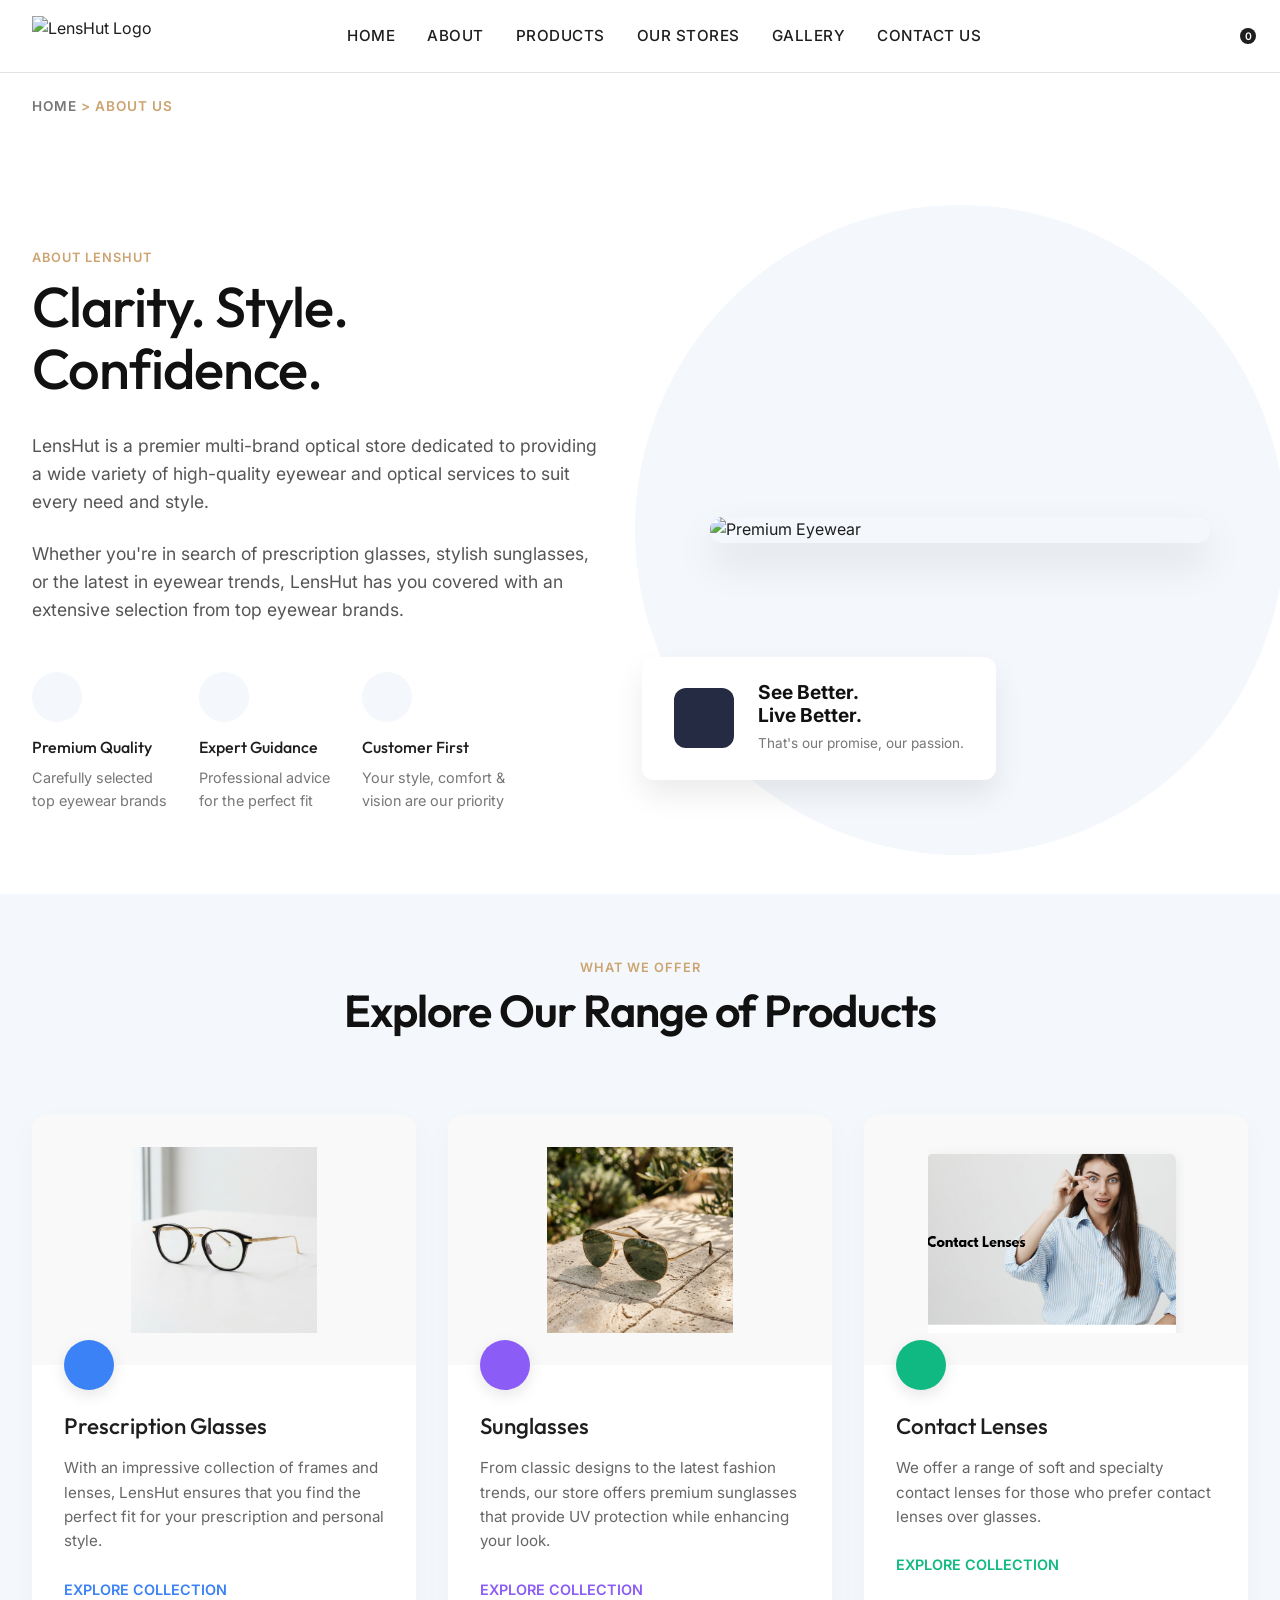
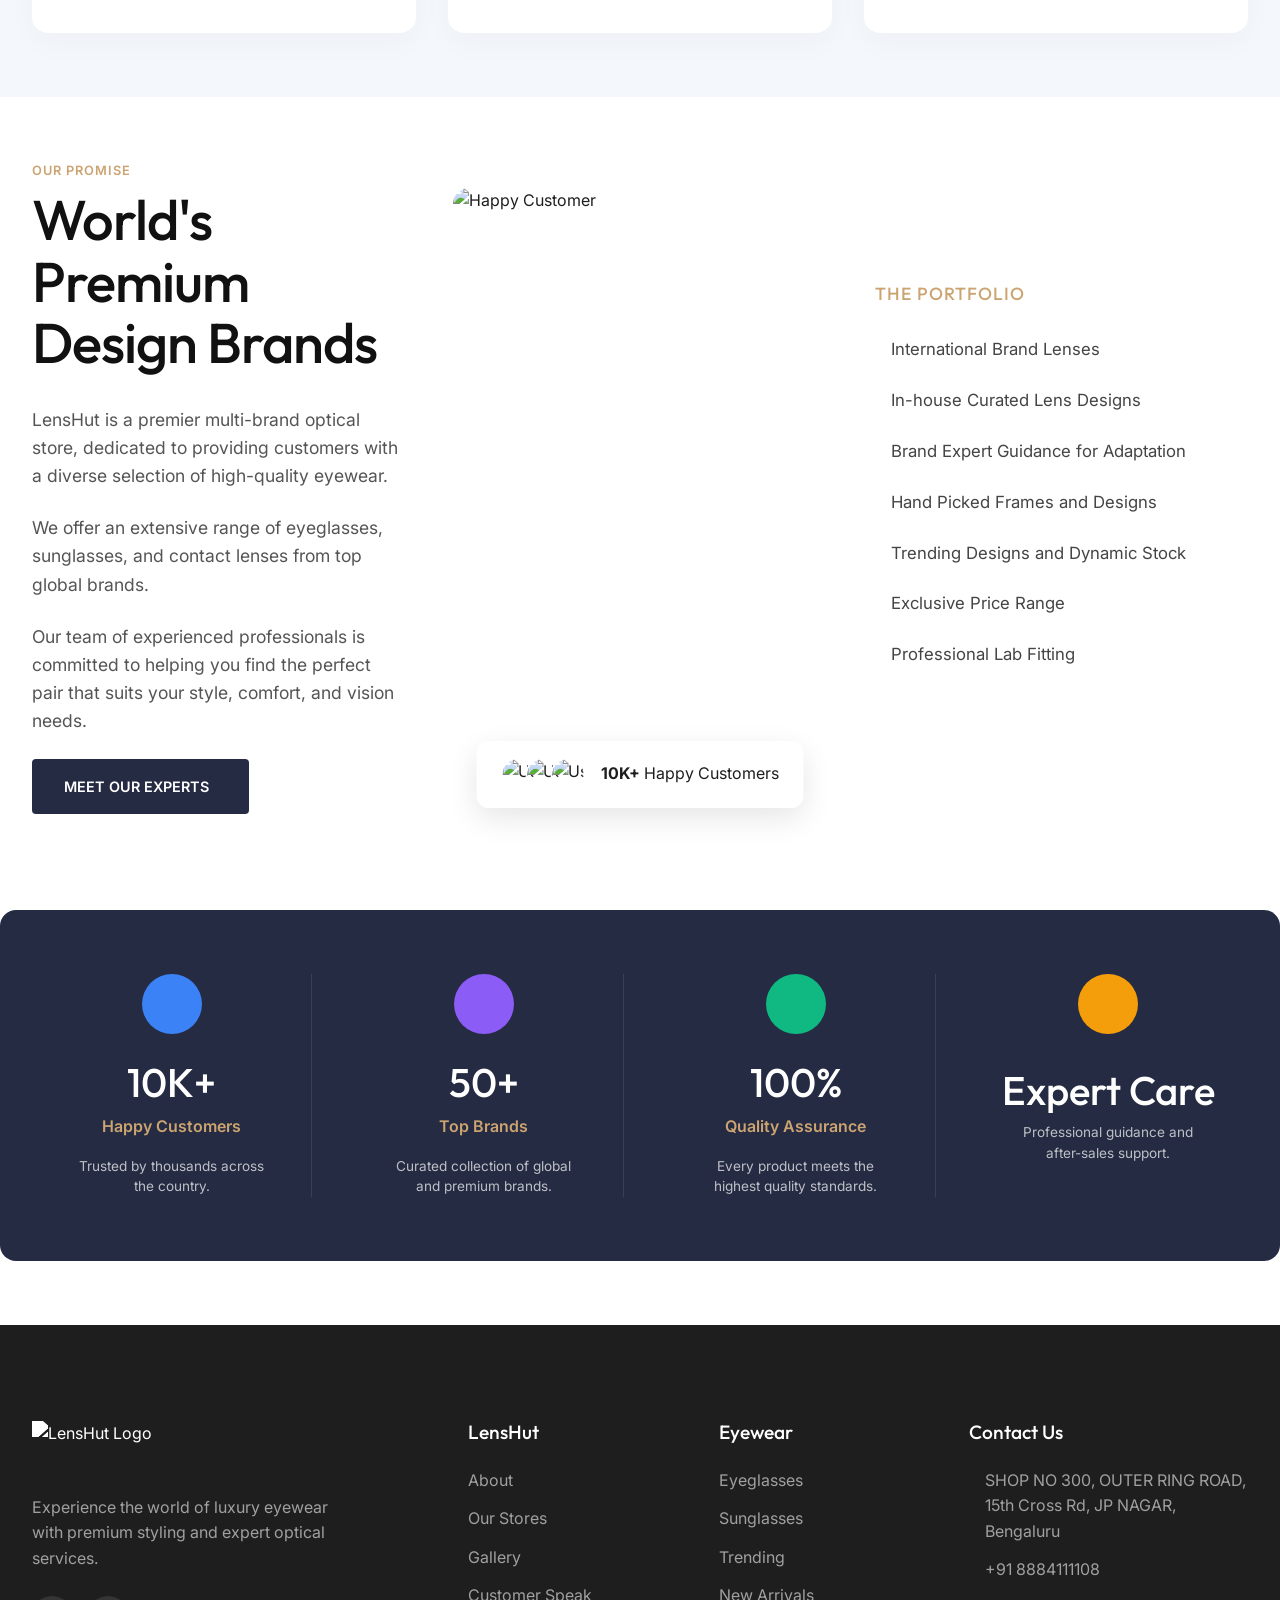
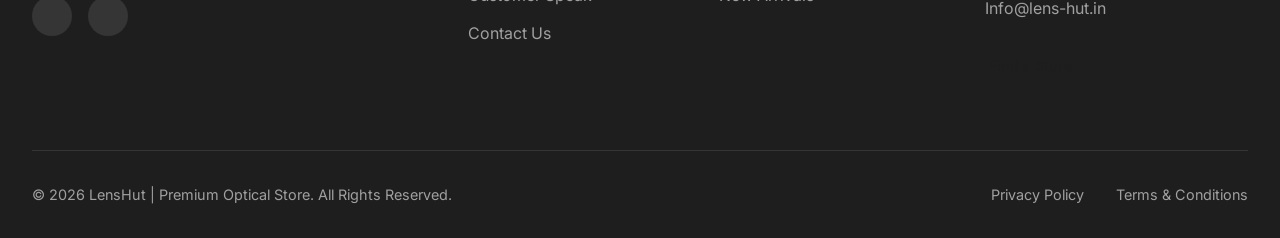
==== about.html @ 6eded797 "Initial commit of LensHut website" ====
<!DOCTYPE html>
<html lang="en">
<head>
    <meta charset="UTF-8">
    <meta name="viewport" content="width=device-width, initial-scale=1.0">
    <meta name="description" content="LensHut is a premier multi-brand optical store providing a wide variety of high-quality eyewear and optical services.">
    <title>LensHut | Gallery</title>
    
    <!-- Google Fonts -->
    <link rel="preconnect" href="https://fonts.googleapis.com">
    <link rel="preconnect" href="https://fonts.gstatic.com" crossorigin>
    <link href="https://fonts.googleapis.com/css2?family=Outfit:wght@300;400;500;600;700&family=Inter:wght@300;400;500;600&display=swap" rel="stylesheet">
    
    <!-- Phosphor Icons -->
    <script src="https://unpkg.com/@phosphor-icons/web"></script>
    
    <!-- Custom CSS -->
    <link rel="stylesheet" href="style.css">
</head>
<body>

    <!-- Header / Navigation -->
    <header class="header" id="header">
        <div class="header-container">
            <!-- Mobile Menu Toggle -->
            <button class="mobile-menu-toggle" aria-label="Open menu">
                <i class="ph ph-list"></i>
            </button>

            <!-- Logo -->
            <a href="index.html" class="logo">
                <img src="https://lens-hut.in/wp-content/uploads/2025/03/Lens-Hut.png" alt="LensHut Logo">
            </a>

            <!-- Center Navigation -->
            <nav class="desktop-nav">
                <ul class="nav-list">
                    <li><a href="index.html">Home</a></li>
                    <li><a href="about.html">About</a></li>
                    <li><a href="products.html">Products</a></li>
                    <li><a href="index.html#stores">Our Stores</a></li>
                    <li><a href="gallery.html">Gallery</a></li>
                    <li><a href="#contact">Contact Us</a></li>
                </ul>
            </nav>

            <!-- Right Icons -->
            <div class="header-actions">
                <button class="action-btn" aria-label="Search">
                    <i class="ph ph-magnifying-glass"></i>
                </button>
                <button class="action-btn" aria-label="Account">
                    <i class="ph ph-user"></i>
                </button>
                <button class="action-btn" aria-label="Wishlist">
                    <i class="ph ph-heart"></i>
                </button>
                <button class="action-btn cart-btn" aria-label="Cart">
                    <i class="ph ph-shopping-bag"></i>
                    <span class="cart-count">0</span>
                </button>
            </div>
        </div>
        
        <!-- Mobile Nav Overlay -->
        <div class="mobile-nav-overlay">
            <div class="mobile-nav-content">
                <button class="close-menu" aria-label="Close menu">
                    <i class="ph ph-x"></i>
                </button>
                <ul class="mobile-nav-list">
                    <li><a href="index.html">Home</a></li>
                    <li><a href="about.html">About</a></li>
                    <li><a href="products.html">Products</a></li>
                    <li><a href="index.html#stores">Our Stores</a></li>
                    <li><a href="gallery.html">Gallery</a></li>
                    <li><a href="index.html#testimonials">Customer Speak</a></li>
                    <li><a href="#contact">Contact Us</a></li>
                </ul>
            </div>
        </div>
    </header>

    <!-- Cart Drawer -->
    <div class="cart-drawer-overlay"></div>
    <div class="cart-drawer">
        <div class="cart-header">
            <h3>Your Cart</h3>
            <button class="close-cart"><i class="ph ph-x"></i></button>
        </div>
        <div class="cart-body">
            <p class="empty-cart-msg">Your cart is currently empty.</p>
        </div>
        <div class="cart-footer">
            <button class="btn btn-primary w-100">Checkout</button>
        </div>
    </div>

    <!-- About Page Content -->
    <main class="about-page" style="margin-top: 80px;">
        <!-- Breadcrumb -->
        <div class="container breadcrumb-container">
            <a href="index.html">HOME</a> &gt; <span>ABOUT US</span>
        </div>

        <!-- Hero Section -->
        <section class="about-hero section-padding">
            <div class="container">
                <div class="about-hero-grid">
                    <div class="about-hero-content">
                        <span class="testi-subtitle">ABOUT LENSHUT</span>
                        <h1 class="about-hero-title">Clarity. Style.<br>Confidence<span class="text-primary">.</span></h1>
                        
                        <p class="about-desc">LensHut is a premier multi-brand optical store dedicated to providing a wide variety of high-quality eyewear and optical services to suit every need and style.</p>
                        
                        <p class="about-desc">Whether you're in search of prescription glasses, stylish sunglasses, or the latest in eyewear trends, LensHut has you covered with an extensive selection from top eyewear brands.</p>
                        
                        <div class="about-features">
                            <div class="about-feature">
                                <div class="feature-icon-wrapper"><i class="ph ph-seal-check"></i></div>
                                <h4>Premium Quality</h4>
                                <p>Carefully selected<br>top eyewear brands</p>
                            </div>
                            <div class="about-feature">
                                <div class="feature-icon-wrapper"><i class="ph ph-user"></i></div>
                                <h4>Expert Guidance</h4>
                                <p>Professional advice<br>for the perfect fit</p>
                            </div>
                            <div class="about-feature">
                                <div class="feature-icon-wrapper"><i class="ph ph-heart"></i></div>
                                <h4>Customer First</h4>
                                <p>Your style, comfort &<br>vision are our priority</p>
                            </div>
                        </div>
                    </div>
                    
                    <div class="about-hero-image-wrapper">
                        <div class="hero-circle-bg"></div>
                        <img src="https://lens-hut.in/wp-content/uploads/2025/03/Glasses-1-1.jpg" alt="Premium Eyewear" class="hero-glasses-img">
                        <div class="floating-badge">
                            <div class="badge-icon"><i class="ph ph-eyeglasses"></i></div>
                            <div class="badge-text">
                                <strong>See Better.<br>Live Better.</strong>
                                <span>That's our promise, our passion.</span>
                            </div>
                        </div>
                    </div>
                </div>
            </div>
        </section>

        <!-- Explore Our Range -->
        <section class="about-range section-padding" style="background-color: #f4f7fb;">
            <div class="container">
                <div class="section-header text-center mb-5">
                    <span class="testi-subtitle">WHAT WE OFFER</span>
                    <h2 class="about-hero-title">Explore Our Range of <span class="text-primary">Products</span></h2>
                </div>
                
                <div class="range-grid">
                    <!-- Card 1 -->
                    <div class="range-card">
                        <div class="range-img-wrapper">
                            <img src="collection_eyeglasses_1786531144530.png" alt="Prescription Glasses">
                            <div class="range-icon"><i class="ph ph-eyeglasses"></i></div>
                        </div>
                        <div class="range-content">
                            <h3>Prescription Glasses</h3>
                            <p>With an impressive collection of frames and lenses, LensHut ensures that you find the perfect fit for your prescription and personal style.</p>
                            <a href="products.html" class="explore-link">EXPLORE COLLECTION <i class="ph ph-arrow-right"></i></a>
                        </div>
                    </div>
                    <!-- Card 2 -->
                    <div class="range-card">
                        <div class="range-img-wrapper">
                            <img src="collection_sunglasses_1786531155468.png" alt="Sunglasses">
                            <div class="range-icon" style="background-color: #8b5cf6;"><i class="ph ph-sun"></i></div>
                        </div>
                        <div class="range-content">
                            <h3>Sunglasses</h3>
                            <p>From classic designs to the latest fashion trends, our store offers premium sunglasses that provide UV protection while enhancing your look.</p>
                            <a href="products.html" class="explore-link" style="color: #8b5cf6;">EXPLORE COLLECTION <i class="ph ph-arrow-right"></i></a>
                        </div>
                    </div>
                    <!-- Card 3 -->
                    <div class="range-card">
                        <div class="range-img-wrapper">
                            <img src="contact_lenses.png" alt="Contact Lenses">
                            <div class="range-icon" style="background-color: #10b981;"><i class="ph ph-drop"></i></div>
                        </div>
                        <div class="range-content">
                            <h3>Contact Lenses</h3>
                            <p>We offer a range of soft and specialty contact lenses for those who prefer contact lenses over glasses.</p>
                            <a href="products.html" class="explore-link" style="color: #10b981;">EXPLORE COLLECTION <i class="ph ph-arrow-right"></i></a>
                        </div>
                    </div>
                </div>
            </div>
        </section>

        <!-- Premium Design Brands -->
        <section class="premium-brands section-padding">
            <div class="container">
                <div class="premium-grid">
                    <div class="premium-content">
                        <span class="testi-subtitle">OUR PROMISE</span>
                        <h2 class="about-hero-title mb-4">World's Premium<br>Design Brands</h2>
                        <div class="testi-divider mb-4"></div>
                        <p class="about-desc">LensHut is a premier multi-brand optical store, dedicated to providing customers with a diverse selection of high-quality eyewear.</p>
                        <p class="about-desc">We offer an extensive range of eyeglasses, sunglasses, and contact lenses from top global brands.</p>
                        <p class="about-desc mb-4">Our team of experienced professionals is committed to helping you find the perfect pair that suits your style, comfort, and vision needs.</p>
                        <a href="index.html#contact" class="btn btn-dark">MEET OUR EXPERTS <i class="ph ph-arrow-right"></i></a>
                    </div>
                    
                    <div class="premium-image-wrapper">
                        <img src="https://lens-hut.in/wp-content/uploads/2025/03/1-6.png" alt="Happy Customer" class="premium-img">
                        <div class="floating-widget">
                            <div class="avatars-group">
                                <img src="https://ui-avatars.com/api/?name=J&background=random&color=fff" alt="User">
                                <img src="https://ui-avatars.com/api/?name=A&background=random&color=fff" alt="User">
                                <img src="https://ui-avatars.com/api/?name=M&background=random&color=fff" alt="User">
                            </div>
                            <div class="widget-text">
                                <strong>10K+</strong>
                                <span>Happy Customers</span>
                            </div>
                        </div>
                    </div>
                    
                    <div class="portfolio-list-wrapper">
                        <h4 class="portfolio-title">THE PORTFOLIO</h4>
                        <ul class="portfolio-list">
                            <li><i class="ph ph-globe"></i> International Brand Lenses</li>
                            <li><i class="ph ph-eye"></i> In-house Curated Lens Designs</li>
                            <li><i class="ph ph-headset"></i> Brand Expert Guidance for Adaptation</li>
                            <li><i class="ph ph-eyeglasses"></i> Hand Picked Frames and Designs</li>
                            <li><i class="ph ph-star"></i> Trending Designs and Dynamic Stock</li>
                            <li><i class="ph ph-tag"></i> Exclusive Price Range</li>
                            <li><i class="ph ph-flask"></i> Professional Lab Fitting</li>
                        </ul>
                    </div>
                </div>
            </div>
        </section>

        <!-- Stats Banner -->
        <section class="stats-banner">
            <div class="container">
                <div class="stats-grid">
                    <div class="stat-item">
                        <div class="stat-icon" style="background-color: #3b82f6;"><i class="ph ph-users"></i></div>
                        <h3>10K+</h3>
                        <p class="stat-label">Happy Customers</p>
                        <p class="stat-desc">Trusted by thousands across the country.</p>
                    </div>
                    <div class="stat-item">
                        <div class="stat-icon" style="background-color: #8b5cf6;"><i class="ph ph-eyeglasses"></i></div>
                        <h3>50+</h3>
                        <p class="stat-label">Top Brands</p>
                        <p class="stat-desc">Curated collection of global and premium brands.</p>
                    </div>
                    <div class="stat-item">
                        <div class="stat-icon" style="background-color: #10b981;"><i class="ph ph-shield-check"></i></div>
                        <h3>100%</h3>
                        <p class="stat-label">Quality Assurance</p>
                        <p class="stat-desc">Every product meets the highest quality standards.</p>
                    </div>
                    <div class="stat-item">
                        <div class="stat-icon" style="background-color: #f59e0b;"><i class="ph ph-medal"></i></div>
                        <h3 class="stat-title-small">Expert Care</h3>
                        <p class="stat-desc mt-2">Professional guidance and after-sales support.</p>
                    </div>
                </div>
            </div>
        </section>
    </main>

    <!-- Footer -->
    <footer class="footer" id="contact">
        <div class="container">
            <div class="footer-top">
                <div class="footer-col brand-col">
                    <img src="https://lens-hut.in/wp-content/uploads/2025/03/Lens-Hut.png" alt="LensHut Logo" class="footer-logo">
                    <p>Experience the world of luxury eyewear with premium styling and expert optical services.</p>
                    <div class="social-links">
                        <a href="#" aria-label="Facebook"><i class="ph ph-facebook-logo"></i></a>
                        <a href="#" aria-label="Instagram"><i class="ph ph-instagram-logo"></i></a>
                    </div>
                </div>
                
                <div class="footer-col">
                    <h4>LensHut</h4>
                    <ul>
                        <li><a href="about.html">About</a></li>
                        <li><a href="index.html#stores">Our Stores</a></li>
                        <li><a href="gallery.html">Gallery</a></li>
                        <li><a href="index.html#testimonials">Customer Speak</a></li>
                        <li><a href="#contact">Contact Us</a></li>
                    </ul>
                </div>
                
                <div class="footer-col">
                    <h4>Eyewear</h4>
                    <ul>
                        <li><a href="products.html">Eyeglasses</a></li>
                        <li><a href="products.html">Sunglasses</a></li>
                        <li><a href="products.html">Trending</a></li>
                        <li><a href="products.html">New Arrivals</a></li>
                    </ul>
                </div>
                
                <div class="footer-col contact-col">
                    <h4>Contact Us</h4>
                    <ul class="contact-info">
                        <li><i class="ph ph-map-pin"></i> <span>SHOP NO 300, OUTER RING ROAD, 15th Cross Rd, JP NAGAR, Bengaluru</span></li>
                        <li><i class="ph ph-phone"></i> <a href="tel:+918884111108">+91 8884111108</a></li>
                        <li><i class="ph ph-envelope"></i> <a href="mailto:Info@lens-hut.in">Info@lens-hut.in</a></li>
                    </ul>
                    <a href="index.html#stores" class="btn btn-outline btn-sm mt-3">Find a Store</a>
                </div>
            </div>
            
            <div class="footer-bottom">
                <p>&copy; 2026 LensHut | Premium Optical Store. All Rights Reserved.</p>
                <div class="footer-legal">
                    <a href="#">Privacy Policy</a>
                    <a href="#">Terms & Conditions</a>
                </div>
            </div>
        </div>
    </footer>

    <!-- Scripts -->
    <script src="data.js"></script>
    <script src="script.js"></script>
</body>
</html>
---- style.css ----
/* ==========================================================================
   CSS Variables & Global Styles
   ========================================================================== */
:root {
    /* Colors */
    --clr-primary: #1e1e1e;
    --clr-secondary: #5a5a5a;
    --clr-accent: #d8c3a5;
    --clr-light: #f9f9f9;
    --clr-white: #ffffff;
    --clr-border: #e2e2e2;
    --clr-error: #e74c3c;
    --clr-overlay: rgba(0, 0, 0, 0.4);

    /* Typography */
    --font-heading: 'Outfit', sans-serif;
    --font-body: 'Inter', sans-serif;
    
    /* Transitions */
    --transition-fast: 0.2s ease;
    --transition-medium: 0.4s cubic-bezier(0.25, 0.46, 0.45, 0.94);
    --transition-slow: 0.6s cubic-bezier(0.25, 0.46, 0.45, 0.94);
    
    /* Shadows */
    --shadow-sm: 0 2px 8px rgba(0, 0, 0, 0.05);
    --shadow-md: 0 4px 16px rgba(0, 0, 0, 0.08);
    --shadow-lg: 0 12px 32px rgba(0, 0, 0, 0.12);
    
    /* Spacing */
    --space-xs: 0.5rem;
    --space-sm: 1rem;
    --space-md: 2rem;
    --space-lg: 4rem;
    --space-xl: 6rem;
}

* {
    margin: 0;
    padding: 0;
    box-sizing: border-box;
}

html {
    scroll-behavior: smooth;
}

body {
    font-family: var(--font-body);
    color: var(--clr-primary);
    background-color: var(--clr-white);
    line-height: 1.6;
    overflow-x: hidden;
    -webkit-font-smoothing: antialiased;
}

h1, h2, h3, h4, h5, h6 {
    font-family: var(--font-heading);
    font-weight: 500;
    line-height: 1.2;
    margin-bottom: var(--space-sm);
}

a {
    text-decoration: none;
    color: inherit;
    transition: color var(--transition-fast);
}

ul {
    list-style: none;
}

img {
    max-width: 100%;
    display: block;
}

button {
    cursor: pointer;
    border: none;
    background: none;
    font-family: inherit;
}

.container {
    max-width: 1300px;
    margin: 0 auto;
    padding: 0 var(--space-md);
}

.section-padding {
    padding: var(--space-lg) 0;
}

.bg-light {
    background-color: var(--clr-light);
}

.bg-dark {
    background-color: var(--clr-primary);
}

.text-white {
    color: var(--clr-white);
}

.text-center {
    text-align: center;
}

.w-100 {
    width: 100%;
}

.mt-3 {
    margin-top: 1.5rem;
}

/* ==========================================================================
   Typography Utilities
   ========================================================================== */
.section-header {
    margin-bottom: var(--space-lg);
    display: flex;
    flex-direction: column;
    align-items: center;
}

.section-header h2 {
    font-size: 2.5rem;
    font-weight: 600;
    position: relative;
    padding-bottom: 0.5rem;
}

.section-header p {
    color: var(--clr-secondary);
    max-width: 600px;
}

/* ==========================================================================
   Buttons
   ========================================================================== */
.btn {
    display: inline-flex;
    align-items: center;
    justify-content: center;
    padding: 0.8rem 2rem;
    font-size: 1rem;
    font-weight: 500;
    border-radius: 4px;
    transition: all var(--transition-medium);
    text-align: center;
}

.btn-primary {
    background-color: var(--clr-primary);
    color: var(--clr-white);
    border: 1px solid var(--clr-primary);
}

.btn-primary:hover {
    background-color: var(--clr-white);
    color: var(--clr-primary);
}

.btn-primary-light {
    background-color: var(--clr-white);
    color: var(--clr-primary);
    border: 1px solid var(--clr-white);
}

.btn-primary-light:hover {
    background-color: transparent;
    color: var(--clr-white);
}

.btn-secondary {
    background-color: var(--clr-white);
    color: var(--clr-primary);
    border: 1px solid var(--clr-white);
}

.btn-secondary:hover {
    background-color: var(--clr-primary);
    color: var(--clr-white);
    border-color: var(--clr-primary);
}

.btn-outline {
    background-color: transparent;
    color: var(--clr-primary);
    border: 1px solid var(--clr-primary);
}

.btn-outline:hover {
    background-color: var(--clr-primary);
    color: var(--clr-white);
}

.btn-sm {
    padding: 0.5rem 1.2rem;
    font-size: 0.9rem;
}

.btn-link {
    display: inline-flex;
    align-items: center;
    gap: 0.5rem;
    font-weight: 600;
    text-transform: uppercase;
    font-size: 0.85rem;
    letter-spacing: 1px;
}

.btn-link i {
    transition: transform var(--transition-fast);
}

.btn-link:hover i {
    transform: translateX(4px);
}

/* ==========================================================================
   Header & Navigation
   ========================================================================== */
.header {
    position: fixed;
    top: 0;
    left: 0;
    width: 100%;
    z-index: 1000;
    background-color: var(--clr-white);
    border-bottom: 1px solid var(--clr-border);
    transition: all var(--transition-medium);
}

.header.scrolled {
    padding: 0.5rem 0;
    box-shadow: var(--shadow-sm);
}

.header-container {
    max-width: 1440px;
    margin: 0 auto;
    padding: 1rem var(--space-md);
    display: flex;
    align-items: center;
    justify-content: space-between;
}

.mobile-menu-toggle {
    display: none;
    font-size: 1.5rem;
    color: var(--clr-primary);
}

.logo img {
    height: 40px;
    width: auto;
}

.nav {
    display: flex;
}

.nav-list {
    display: flex;
    gap: 2rem;
}

.nav-list > li > a {
    font-size: 0.95rem;
    font-weight: 500;
    text-transform: uppercase;
    letter-spacing: 0.5px;
    padding: 0.5rem 0;
    position: relative;
}

.nav-list > li > a::after {
    content: '';
    position: absolute;
    bottom: 0;
    left: 0;
    width: 0;
    height: 2px;
    background-color: var(--clr-primary);
    transition: width var(--transition-fast);
}

.nav-list > li > a:hover::after {
    width: 100%;
}

.has-dropdown {
    position: relative;
}

.has-dropdown > a {
    display: flex;
    align-items: center;
    gap: 0.25rem;
}

.dropdown-menu {
    position: absolute;
    top: 100%;
    left: 50%;
    transform: translateX(-50%) translateY(10px);
    background-color: var(--clr-white);
    min-width: 200px;
    box-shadow: var(--shadow-md);
    border-radius: 4px;
    opacity: 0;
    visibility: hidden;
    transition: all var(--transition-fast);
    padding: 1rem 0;
    z-index: 10;
}

.has-dropdown:hover .dropdown-menu {
    opacity: 1;
    visibility: visible;
    transform: translateX(-50%) translateY(0);
}

.dropdown-menu a {
    display: block;
    padding: 0.5rem 1.5rem;
    font-size: 0.9rem;
    color: var(--clr-secondary);
}

.dropdown-menu a:hover {
    color: var(--clr-primary);
    background-color: var(--clr-light);
}

.header-actions {
    display: flex;
    gap: 1.5rem;
    align-items: center;
}

.action-btn {
    font-size: 1.25rem;
    color: var(--clr-primary);
    position: relative;
    transition: transform var(--transition-fast);
}

.action-btn:hover {
    transform: translateY(-2px);
}

.cart-count {
    position: absolute;
    top: -8px;
    right: -8px;
    background-color: var(--clr-primary);
    color: var(--clr-white);
    font-size: 0.65rem;
    font-weight: 600;
    height: 16px;
    min-width: 16px;
    border-radius: 50%;
    display: flex;
    align-items: center;
    justify-content: center;
    padding: 0 4px;
}

/* Mobile Nav */
.mobile-nav-overlay {
    position: fixed;
    top: 0;
    left: 0;
    width: 100%;
    height: 100vh;
    background-color: var(--clr-overlay);
    z-index: 2000;
    opacity: 0;
    visibility: hidden;
    transition: all var(--transition-fast);
}

.mobile-nav-overlay.active {
    opacity: 1;
    visibility: visible;
}

.mobile-nav-content {
    position: absolute;
    top: 0;
    left: -300px;
    width: 300px;
    height: 100%;
    background-color: var(--clr-white);
    padding: 2rem;
    transition: left var(--transition-medium);
    overflow-y: auto;
}

.mobile-nav-overlay.active .mobile-nav-content {
    left: 0;
}

.close-menu {
    position: absolute;
    top: 1.5rem;
    right: 1.5rem;
    font-size: 1.5rem;
}

.mobile-nav-list {
    margin-top: 3rem;
    display: flex;
    flex-direction: column;
    gap: 1.5rem;
}

.mobile-nav-list a {
    font-size: 1.25rem;
    font-weight: 500;
    font-family: var(--font-heading);
}

/* ==========================================================================
   Hero Section
   ========================================================================== */
.hero {
    height: 100vh;
    min-height: 600px;
    position: relative;
    margin-top: 73px; /* Offset for header */
}

.hero-slider, .hero-slide {
    width: 100%;
    height: 100%;
    position: relative;
}

.hero-video {
    position: absolute;
    top: 0;
    left: 0;
    width: 100%;
    height: 100%;
    object-fit: cover;
}

.hero-overlay {
    position: absolute;
    top: 0;
    left: 0;
    width: 100%;
    height: 100%;
    display: flex;
    align-items: center;
}

.hero-content {
    max-width: 480px;
    margin-left: 5%;
    opacity: 0;
    transform: translateY(30px);
    animation: fadeUp 1s forwards 0.5s;
    text-shadow: 0 2px 10px rgba(255,255,255,0.7);
}

@keyframes fadeUp {
    to {
        opacity: 1;
        transform: translateY(0);
    }
}

.hero-subtitle {
    display: inline-block;
    font-size: 0.9rem;
    text-transform: uppercase;
    letter-spacing: 2px;
    margin-bottom: 1rem;
    font-weight: 600;
    color: var(--clr-secondary);
}

.hero-title {
    font-size: 3.2rem;
    font-weight: 600;
    margin-bottom: 2rem;
    color: var(--clr-primary);
}

.hero-actions {
    display: flex;
    gap: 1rem;
}

/* ==========================================================================
   Quick Categories
   ========================================================================== */
.quick-categories {
    padding: var(--space-md) 0;
}

.categories-grid {
    display: grid;
    grid-template-columns: repeat(4, 1fr);
    gap: 1.5rem;
}

.category-card {
    position: relative;
    height: 350px;
    border-radius: 8px;
    overflow: hidden;
    display: block;
    box-shadow: var(--shadow-sm);
}

.category-img {
    position: absolute;
    top: 0;
    left: 0;
    width: 100%;
    height: 100%;
    background-size: cover;
    background-position: center;
    transition: transform var(--transition-slow);
}

.category-card:hover .category-img {
    transform: scale(1.05);
}

.category-info {
    position: absolute;
    bottom: 0;
    left: 0;
    width: 100%;
    padding: 2rem;
    background: linear-gradient(to top, rgba(0,0,0,0.7) 0%, rgba(0,0,0,0) 100%);
    color: var(--clr-white);
    display: flex;
    flex-direction: column;
    justify-content: flex-end;
}

.category-info h3 {
    font-size: 1.5rem;
    margin-bottom: 0.5rem;
}

.category-card .btn-text {
    font-size: 0.9rem;
    font-weight: 500;
    text-transform: uppercase;
    letter-spacing: 1px;
    display: flex;
    align-items: center;
    gap: 0.5rem;
    opacity: 0.8;
    transition: all var(--transition-fast);
}

.category-card:hover .btn-text {
    opacity: 1;
    gap: 0.8rem;
}

/* ==========================================================================
   Hottest Collections & Product Cards
   ========================================================================== */
.section-header .view-all {
    font-weight: 600;
    text-transform: uppercase;
    font-size: 0.85rem;
    letter-spacing: 1px;
    display: flex;
    align-items: center;
    gap: 0.5rem;
    margin-top: 1rem;
}

.section-header .view-all:hover {
    gap: 0.8rem;
}

.product-carousel-wrapper {
    position: relative;
    padding: 0 3rem;
}

.product-carousel {
    display: flex;
    gap: 1.5rem;
    overflow-x: auto;
    scroll-behavior: smooth;
    padding-bottom: 1rem;
    -ms-overflow-style: none; /* IE and Edge */
    scrollbar-width: none; /* Firefox */
}

.product-carousel::-webkit-scrollbar {
    display: none;
}

.carousel-btn {
    position: absolute;
    top: 40%;
    transform: translateY(-50%);
    width: 40px;
    height: 40px;
    border-radius: 50%;
    background-color: var(--clr-white);
    box-shadow: var(--shadow-md);
    display: flex;
    align-items: center;
    justify-content: center;
    font-size: 1.2rem;
    color: var(--clr-primary);
    z-index: 10;
    transition: all var(--transition-fast);
}

.carousel-btn:hover {
    background-color: var(--clr-primary);
    color: var(--clr-white);
}

.prev-btn { left: 0; }
.next-btn { right: 0; }

.product-card {
    flex: 0 0 calc(25% - 1.5rem);
    min-width: 250px;
    display: flex;
    flex-direction: column;
    background-color: var(--clr-white);
    border-radius: 12px;
    box-shadow: 0 4px 12px rgba(0,0,0,0.02);
    overflow: hidden;
    position: relative;
    border: 1px solid #eaeaea;
    transition: transform var(--transition-medium), box-shadow var(--transition-medium);
}

.product-card:hover {
    transform: translateY(-4px);
    box-shadow: 0 10px 24px rgba(0,0,0,0.06);
}

.card-badge {
    position: absolute;
    top: 0;
    left: 0;
    padding: 0.3rem 1rem;
    font-size: 0.75rem;
    font-weight: 600;
    color: white;
    z-index: 5;
    border-bottom-right-radius: 12px;
}

.badge-best-seller {
    background: #3b5f6b;
}

.badge-limited-edition {
    background: linear-gradient(135deg, #a51818, #d53d3d);
}

.badge-new-arrival {
    background: #e5d7ba;
    color: #333;
}

.product-img-wrap {
    position: relative;
    width: 100%;
    padding-top: 90%;
    background-color: var(--clr-white);
    display: flex;
    align-items: center;
    justify-content: center;
}

.product-img-wrap img {
    position: absolute;
    top: 50%;
    left: 50%;
    transform: translate(-50%, -50%);
    width: 80%;
    height: 80%;
    object-fit: contain;
    transition: transform var(--transition-medium);
}

.product-card:hover .product-img-wrap img {
    transform: translate(-50%, -50%) scale(1.05);
}

.product-info {
    padding: 1rem 1.25rem 1.25rem;
    text-align: left;
    display: flex;
    flex-direction: column;
    flex-grow: 1;
}

.product-brand {
    font-size: 0.75rem;
    font-weight: 700;
    text-transform: uppercase;
    color: #111;
    margin-bottom: 0.4rem;
    letter-spacing: 0.5px;
}

.product-title {
    font-size: 0.9rem;
    font-weight: 400;
    color: #444;
    line-height: 1.4;
    margin-bottom: 0.5rem;
    flex-grow: 1;
}

.product-size {
    font-size: 0.8rem;
    color: #777;
    margin-bottom: 1rem;
}

.product-footer {
    display: flex;
    justify-content: space-between;
    align-items: flex-end;
    margin-top: auto;
}

.product-price-section {
    display: flex;
    flex-direction: column;
}

.product-price {
    font-weight: 700;
    font-size: 1.15rem;
    color: #111;
    margin-bottom: 0.1rem;
}

.product-tax {
    font-size: 0.7rem;
    color: #999;
}

.product-actions {
    display: flex;
    gap: 0.5rem;
}

.action-circle {
    width: 32px;
    height: 32px;
    border-radius: 50%;
    border: 1px solid #eaeaea;
    background-color: transparent;
    color: #555;
    display: flex;
    align-items: center;
    justify-content: center;
    font-size: 1rem;
    transition: all var(--transition-fast);
}

.action-circle:hover {
    border-color: var(--clr-primary);
    color: var(--clr-primary);
}

/* ==========================================================================
   Shop / Product Discovery
   ========================================================================== */
.shop-layout {
    display: grid;
    grid-template-columns: 250px 1fr;
    gap: 3rem;
    align-items: start;
}

.filter-header {
    display: flex;
    justify-content: space-between;
    align-items: center;
    margin-bottom: 1.5rem;
    padding-bottom: 1rem;
    border-bottom: 1px solid var(--clr-border);
}

.filter-header h3 {
    margin: 0;
    font-size: 1.2rem;
}

.clear-filters {
    font-size: 0.85rem;
    color: var(--clr-secondary);
    text-decoration: underline;
}

.filter-group {
    margin-bottom: 2rem;
}

.filter-group h4 {
    font-size: 1rem;
    margin-bottom: 1rem;
}

.custom-checkbox {
    display: block;
    position: relative;
    padding-left: 30px;
    margin-bottom: 10px;
    cursor: pointer;
    font-size: 0.95rem;
    user-select: none;
    color: var(--clr-secondary);
}

.custom-checkbox input {
    position: absolute;
    opacity: 0;
    cursor: pointer;
    height: 0;
    width: 0;
}

.checkmark {
    position: absolute;
    top: 2px;
    left: 0;
    height: 20px;
    width: 20px;
    background-color: var(--clr-white);
    border: 1px solid var(--clr-border);
    border-radius: 4px;
}

.custom-checkbox:hover input ~ .checkmark {
    border-color: var(--clr-primary);
}

.custom-checkbox input:checked ~ .checkmark {
    background-color: var(--clr-primary);
    border-color: var(--clr-primary);
}

.checkmark:after {
    content: "";
    position: absolute;
    display: none;
}

.custom-checkbox input:checked ~ .checkmark:after {
    display: block;
}

.custom-checkbox .checkmark:after {
    left: 7px;
    top: 3px;
    width: 5px;
    height: 10px;
    border: solid white;
    border-width: 0 2px 2px 0;
    transform: rotate(45deg);
}

.shop-controls {
    display: flex;
    justify-content: space-between;
    align-items: center;
    margin-bottom: 2rem;
}

.product-count {
    color: var(--clr-secondary);
    font-size: 0.95rem;
}

.sort-control {
    display: flex;
    align-items: center;
    gap: 0.5rem;
}

.custom-select {
    padding: 0.5rem 2rem 0.5rem 1rem;
    border: 1px solid var(--clr-border);
    border-radius: 4px;
    background-color: var(--clr-white);
    font-family: inherit;
    font-size: 0.95rem;
    outline: none;
    cursor: pointer;
    appearance: none;
    background-image: url("data:image/svg+xml;charset=US-ASCII,%3Csvg%20xmlns%3D%22http%3A%2F%2Fwww.w3.org%2F2000%2Fsvg%22%20width%3D%22292.4%22%20height%3D%22292.4%22%3E%3Cpath%20fill%3D%22%231e1e1e%22%20d%3D%22M287%2069.4a17.6%2017.6%200%200%200-13-5.4H18.4c-5%200-9.3%201.8-12.9%205.4A17.6%2017.6%200%200%200%200%2082.2c0%205%201.8%209.3%205.4%2012.9l128%20127.9c3.6%203.6%207.8%205.4%2012.8%205.4s9.2-1.8%2012.8-5.4L287%2095c3.5-3.5%205.4-7.8%205.4-12.8%200-5-1.9-9.2-5.5-12.8z%22%2F%3E%3C%2Fsvg%3E");
    background-repeat: no-repeat;
    background-position: right 0.7rem top 50%;
    background-size: 0.65rem auto;
}

.product-grid {
    display: grid;
    grid-template-columns: repeat(3, 1fr);
    gap: 2rem;
}

/* ==========================================================================
   New Arrivals Editorial
   ========================================================================== */
.editorial-layout {
    display: grid;
    grid-template-columns: 1fr 1fr;
    gap: 4rem;
    align-items: center;
}

.editorial-img-wrapper {
    position: relative;
    border-radius: 8px;
    overflow: hidden;
    margin-bottom: 2rem;
}

.editorial-img {
    width: 100%;
    height: 600px;
    object-fit: cover;
}

.editorial-badge {
    position: absolute;
    top: 2rem;
    left: -2rem;
    background-color: var(--clr-primary);
    color: var(--clr-white);
    padding: 0.5rem 4rem;
    transform: rotate(-45deg);
    font-size: 0.8rem;
    font-weight: 600;
    text-transform: uppercase;
    letter-spacing: 2px;
}

.editorial-content h2 {
    font-size: 3rem;
    margin-bottom: 1rem;
}

.editorial-content p {
    font-size: 1.1rem;
    color: var(--clr-secondary);
    margin-bottom: 2rem;
    max-width: 400px;
}

.editorial-grid {
    display: grid;
    grid-template-columns: repeat(2, 1fr);
    gap: 2rem;
}

/* ==========================================================================
   Luxury Experience
   ========================================================================== */
.luxury-grid {
    display: grid;
    grid-template-columns: 1fr 1fr;
    gap: 4rem;
    align-items: center;
}

.luxury-title {
    font-size: 3.5rem;
    margin-bottom: 1.5rem;
}

.luxury-desc {
    font-size: 1.1rem;
    opacity: 0.8;
    margin-bottom: 2rem;
    line-height: 1.8;
}

.luxury-image img {
    border-radius: 8px;
    box-shadow: var(--shadow-lg);
}

/* ==========================================================================
   Services Section
   ========================================================================== */
.services-grid {
    display: grid;
    grid-template-columns: repeat(2, 1fr);
    gap: 3rem;
    max-width: 900px;
    margin: 0 auto;
}

.service-card {
    padding: 3rem;
    background-color: var(--clr-white);
    border: 1px solid var(--clr-border);
    border-radius: 8px;
    text-align: center;
    transition: transform var(--transition-medium), box-shadow var(--transition-medium);
}

.service-card:hover {
    transform: translateY(-10px);
    box-shadow: var(--shadow-md);
    border-color: var(--clr-white);
}

.service-icon {
    font-size: 3rem;
    color: var(--clr-primary);
    margin-bottom: 1.5rem;
}

.service-card h3 {
    font-size: 1.5rem;
    margin-bottom: 1rem;
}

.service-card p {
    color: var(--clr-secondary);
    margin-bottom: 1.5rem;
}

/* ==========================================================================
   Store Locator
   ========================================================================== */
.stores-grid {
    display: grid;
    grid-template-columns: repeat(4, 1fr);
    gap: 1.5rem;
}

.store-card {
    background-color: var(--clr-white);
    border-radius: 8px;
    overflow: hidden;
    box-shadow: var(--shadow-sm);
    transition: transform var(--transition-fast);
}

.store-card:hover {
    transform: translateY(-5px);
    box-shadow: var(--shadow-md);
}

.store-img {
    height: 200px;
    background-size: cover;
    background-position: center;
}

.bg-placeholder {
    background-color: #e9ecef;
    display: flex;
    align-items: center;
    justify-content: center;
    font-size: 3rem;
    color: #ced4da;
}

.store-info {
    padding: 1.5rem;
}

.store-info h3 {
    font-size: 1.25rem;
    margin-bottom: 1rem;
}

.store-info p {
    color: var(--clr-secondary);
    font-size: 0.9rem;
    margin-bottom: 0.5rem;
    display: flex;
    align-items: flex-start;
    gap: 0.5rem;
}

.store-info p i {
    margin-top: 3px;
    color: var(--clr-primary);
}

.store-info .btn {
    margin-top: 1rem;
    width: 100%;
}

/* ==========================================================================
   Masonry Gallery
   ========================================================================== */
.masonry-gallery {
    display: grid;
    grid-template-columns: repeat(4, 1fr);
    grid-auto-rows: 250px;
    gap: 1rem;
}

.gallery-item {
    position: relative;
    border-radius: 8px;
    overflow: hidden;
    cursor: pointer;
}

.gallery-item.tall {
    grid-row: span 2;
}

.gallery-item.wide {
    grid-column: span 2;
}

.gallery-item img {
    width: 100%;
    height: 100%;
    object-fit: cover;
    transition: transform var(--transition-slow);
}

.gallery-overlay {
    position: absolute;
    top: 0;
    left: 0;
    width: 100%;
    height: 100%;
    background-color: rgba(0,0,0,0.4);
    display: flex;
    align-items: center;
    justify-content: center;
    opacity: 0;
    transition: opacity var(--transition-fast);
}

.gallery-overlay i {
    font-size: 2rem;
    color: var(--clr-white);
}

.gallery-item:hover img {
    transform: scale(1.05);
}

.gallery-item:hover .gallery-overlay {
    opacity: 1;
}

/* Lightbox */
.lightbox {
    position: fixed;
    top: 0;
    left: 0;
    width: 100%;
    height: 100vh;
    background-color: rgba(0,0,0,0.9);
    z-index: 3000;
    display: flex;
    align-items: center;
    justify-content: center;
    opacity: 0;
    visibility: hidden;
    transition: all var(--transition-fast);
}

.lightbox.active {
    opacity: 1;
    visibility: visible;
}

.lightbox img {
    max-width: 90%;
    max-height: 90vh;
    object-fit: contain;
}

.close-lightbox {
    position: absolute;
    top: 2rem;
    right: 2rem;
    color: var(--clr-white);
    font-size: 2rem;
}

/* ==========================================================================
   Testimonials Banner Layout
   ========================================================================== */
.testimonials-section {
    background-color: #fcfaf7;
    position: relative;
    overflow: hidden;
}

/* Elegant Background Element */
.testi-bg-quote {
    position: absolute;
    top: 50%;
    left: 50%;
    transform: translate(-50%, -50%);
    font-size: 25rem;
    color: rgba(204, 164, 113, 0.05);
    z-index: 1;
    pointer-events: none;
    line-height: 1;
    display: flex;
    align-items: center;
    justify-content: center;
}

.testi-subtitle {
    font-size: 0.8rem;
    font-weight: 600;
    text-transform: uppercase;
    color: #cca471;
    letter-spacing: 1px;
    margin-bottom: 0.5rem;
    display: block;
}

.section-header h2 {
    font-size: 2.8rem;
    font-family: 'Outfit', sans-serif;
    font-weight: 600;
    color: #111;
    margin-bottom: 0.5rem;
    line-height: 1.1;
    letter-spacing: -1px;
}

.testimonial-carousel-wrapper {
    max-width: 700px;
    margin: 0 auto;
    text-align: center;
    position: relative;
    padding: 0 60px;
}

.testimonial-carousel {
    overflow: hidden;
    position: relative;
    min-height: 200px;
}

.testimonial-slide {
    position: absolute;
    top: 0;
    left: 0;
    width: 100%;
    opacity: 0;
    transform: scale(0.98);
    transition: all var(--transition-medium);
    pointer-events: none;
    display: flex;
    flex-direction: column;
    align-items: center;
}

.testimonial-slide.active {
    opacity: 1;
    transform: scale(1);
    pointer-events: auto;
}

.testi-rating {
    color: #f39c12;
    font-size: 1.1rem;
    margin-bottom: 1rem;
    display: flex;
    justify-content: center;
    gap: 4px;
}

.testi-text {
    font-size: 1.25rem;
    color: #333;
    line-height: 1.6;
    margin-bottom: 1.5rem;
    font-style: italic;
    font-family: Georgia, serif;
}

.testi-author-flex {
    display: flex;
    align-items: center;
    justify-content: center;
    gap: 1rem;
}

.testi-avatar {
    width: 40px;
    height: 40px;
    border-radius: 50%;
    object-fit: cover;
}

.testi-name {
    font-weight: 600;
    font-size: 1rem;
    color: #111;
}

/* Navigation arrows */
.testi-arrow {
    position: absolute;
    top: 50%;
    transform: translateY(-50%);
    width: 45px;
    height: 45px;
    border-radius: 50%;
    background-color: #fff;
    color: #111;
    border: 1px solid #eaeaea;
    display: flex;
    align-items: center;
    justify-content: center;
    font-size: 1.2rem;
    cursor: pointer;
    transition: all var(--transition-fast);
    z-index: 10;
    box-shadow: 0 4px 10px rgba(0,0,0,0.05);
}

.testi-arrow:hover {
    background-color: #111;
    color: #fff;
    border-color: #111;
}

.testi-arrow.prev {
    left: 0;
}

.testi-arrow.next {
    right: 0;
}

.carousel-dots {
    display: flex;
    justify-content: center;
    gap: 0.5rem;
    margin-top: 1rem;
}

.dot {
    width: 8px;
    height: 8px;
    border-radius: 50%;
    background-color: #ddd;
    cursor: pointer;
    transition: background-color var(--transition-fast);
}

.dot.active {
    background-color: #111;
}

@media (max-width: 992px) {
    .testimonial-carousel-wrapper {
        padding: 0 10px;
    }
    .testi-arrow {
        display: none;
    }
}

/* ==========================================================================
   Trust Section
   ========================================================================== */
.trust-grid {
    display: grid;
    grid-template-columns: repeat(4, 1fr);
    gap: 2rem;
    text-align: center;
}

.trust-item i {
    font-size: 2.5rem;
    color: var(--clr-primary);
    margin-bottom: 1rem;
}

.trust-item h4 {
    font-size: 1.1rem;
    margin-bottom: 0.5rem;
}

.trust-item p {
    font-size: 0.9rem;
    color: var(--clr-secondary);
}

/* ==========================================================================
   Footer
   ========================================================================== */
.footer {
    background-color: var(--clr-primary);
    color: var(--clr-white);
    padding: var(--space-xl) 0 var(--space-md);
}

.footer-top {
    display: grid;
    grid-template-columns: 2fr 1fr 1fr 1.5fr;
    gap: 4rem;
    margin-bottom: 4rem;
}

.footer-logo {
    height: 50px;
    margin-bottom: 1.5rem;
    filter: brightness(0) invert(1);
}

.brand-col p {
    color: #a0a0a0;
    margin-bottom: 1.5rem;
    max-width: 300px;
}

.social-links {
    display: flex;
    gap: 1rem;
}

.social-links a {
    display: flex;
    align-items: center;
    justify-content: center;
    width: 40px;
    height: 40px;
    border-radius: 50%;
    background-color: rgba(255,255,255,0.1);
    color: var(--clr-white);
    transition: background-color var(--transition-fast);
}

.social-links a:hover {
    background-color: var(--clr-white);
    color: var(--clr-primary);
}

.footer-col h4 {
    font-size: 1.2rem;
    margin-bottom: 1.5rem;
}

.footer-col ul {
    display: flex;
    flex-direction: column;
    gap: 0.8rem;
}

.footer-col ul a {
    color: #a0a0a0;
}

.footer-col ul a:hover {
    color: var(--clr-white);
}

.contact-info li {
    display: flex;
    align-items: flex-start;
    gap: 1rem;
    color: #a0a0a0;
}

.contact-info li i {
    margin-top: 4px;
}

.footer-bottom {
    display: flex;
    justify-content: space-between;
    align-items: center;
    padding-top: 2rem;
    border-top: 1px solid rgba(255,255,255,0.1);
    color: #a0a0a0;
    font-size: 0.9rem;
}

.footer-legal {
    display: flex;
    gap: 2rem;
}

.footer-legal a:hover {
    color: var(--clr-white);
}

/* ==========================================================================
   Cart Drawer & Modals
   ========================================================================== */
.cart-drawer-overlay, .quick-view-overlay {
    position: fixed;
    top: 0;
    left: 0;
    width: 100%;
    height: 100vh;
    background-color: var(--clr-overlay);
    z-index: 2000;
    opacity: 0;
    visibility: hidden;
    transition: all var(--transition-fast);
}

.cart-drawer-overlay.active, .quick-view-overlay.active {
    opacity: 1;
    visibility: visible;
}

.cart-drawer {
    position: fixed;
    top: 0;
    right: -400px;
    width: 400px;
    max-width: 100%;
    height: 100vh;
    background-color: var(--clr-white);
    z-index: 2001;
    display: flex;
    flex-direction: column;
    transition: right var(--transition-medium);
}

.cart-drawer.active {
    right: 0;
}

.cart-header {
    display: flex;
    justify-content: space-between;
    align-items: center;
    padding: 1.5rem;
    border-bottom: 1px solid var(--clr-border);
}

.cart-header h3 {
    margin: 0;
}

.close-cart, .close-modal {
    font-size: 1.5rem;
    color: var(--clr-secondary);
}

.cart-body {
    flex-grow: 1;
    padding: 1.5rem;
    overflow-y: auto;
}

.empty-cart-msg {
    text-align: center;
    color: var(--clr-secondary);
    margin-top: 2rem;
}

.cart-footer {
    padding: 1.5rem;
    border-top: 1px solid var(--clr-border);
}

/* Quick View */
.quick-view-modal {
    position: absolute;
    top: 50%;
    left: 50%;
    transform: translate(-50%, -40%);
    background-color: var(--clr-white);
    width: 900px;
    max-width: 95%;
    border-radius: 8px;
    z-index: 2001;
    opacity: 0;
    transition: all var(--transition-medium);
    padding: 2rem;
}

.quick-view-overlay.active .quick-view-modal {
    transform: translate(-50%, -50%);
    opacity: 1;
}

.close-modal {
    position: absolute;
    top: 1rem;
    right: 1rem;
    z-index: 10;
}

.qv-grid {
    display: grid;
    grid-template-columns: 1fr 1fr;
    gap: 2rem;
}

.qv-img img {
    width: 100%;
    border-radius: 4px;
}

.qv-details h3 {
    font-size: 2rem;
    margin-bottom: 0.5rem;
}

.qv-price {
    font-size: 1.5rem;
    font-weight: 600;
    margin-bottom: 1.5rem;
}

/* ==========================================================================
   Responsive Design
   ========================================================================== */
@media (max-width: 1199px) {
    .nav, .desktop-nav {
        display: none !important;
    }
    
    .mobile-menu-toggle {
        display: block;
    }
    
    .categories-grid {
        grid-template-columns: repeat(2, 1fr);
    }
    
    .product-card {
        flex: 0 0 calc(33.333% - 1rem);
    }

    .shop-layout {
        grid-template-columns: 200px 1fr;
        gap: 2rem;
    }

    .product-grid {
        grid-template-columns: repeat(2, 1fr);
    }

    .editorial-layout, .luxury-grid {
        gap: 2rem;
    }
    
    .stores-grid {
        grid-template-columns: repeat(2, 1fr);
    }
}

@media (max-width: 991px) {
    .hero-title {
        font-size: 3rem;
    }
    
    .editorial-layout {
        grid-template-columns: 1fr;
    }
    
    .editorial-img {
        height: 400px;
    }
    
    .luxury-grid {
        grid-template-columns: 1fr;
        text-align: center;
    }
    
    .services-grid {
        grid-template-columns: 1fr;
    }
    
    .masonry-gallery {
        grid-template-columns: repeat(2, 1fr);
    }
    
    .trust-grid {
        grid-template-columns: repeat(2, 1fr);
    }
    
    .footer-top {
        grid-template-columns: repeat(2, 1fr);
        gap: 2rem;
    }
}

@media (max-width: 767px) {
    .hero-title {
        font-size: 2.5rem;
    }
    
    .hero-actions {
        flex-direction: column;
    }
    
    .product-card {
        flex: 0 0 calc(50% - 0.75rem);
    }
    
    .shop-layout {
        grid-template-columns: 1fr;
    }
    
    .shop-sidebar {
        display: none; /* In a real app, this would be a toggle drawer on mobile */
    }
    
    .product-grid {
        grid-template-columns: repeat(2, 1fr);
        gap: 1rem;
    }
    
    .stores-grid {
        grid-template-columns: 1fr;
    }
    
    .footer-top {
        grid-template-columns: 1fr;
    }
    
    .footer-bottom {
        flex-direction: column;
        gap: 1rem;
        text-align: center;
    }
    
    .qv-grid {
        grid-template-columns: 1fr;
    }
}

@media (max-width: 480px) {
    .categories-grid {
        grid-template-columns: 1fr;
    }
    
    .product-card {
        flex: 0 0 calc(100%);
    }
    
    .product-grid {
        grid-template-columns: 1fr;
    }
    
    .editorial-grid {
        grid-template-columns: 1fr;
    }
    
    .masonry-gallery {
        grid-template-columns: 1fr;
    }
    
    .trust-grid {
        grid-template-columns: 1fr;
    }
}

/* ==========================================================================
   Collections Grid (Premium Cards)
   ========================================================================== */
.collections-wrapper {
    background-color: #fafafa;
    border-radius: 2rem;
    padding: 3rem;
    max-width: 1300px;
    margin: 0 auto;
    width: 95%;
}

.collections-grid {
    display: grid;
    grid-template-columns: repeat(4, 1fr);
    gap: 1.5rem;
}

.collection-card {
    background-color: var(--clr-white);
    border-radius: 1rem;
    overflow: hidden;
    position: relative;
    box-shadow: 0 10px 30px rgba(0,0,0,0.05);
    transition: transform var(--transition-medium), box-shadow var(--transition-medium);
    display: flex;
    flex-direction: column;
}

.collection-card:hover {
    transform: translateY(-10px);
    box-shadow: 0 15px 40px rgba(0,0,0,0.1);
}

.collection-img {
    height: 250px;
    overflow: hidden;
    position: relative;
}

.collection-img::after {
    content: '';
    position: absolute;
    bottom: 0;
    left: 0;
    width: 100%;
    height: 80px;
    background: linear-gradient(to top, var(--clr-white) 0%, rgba(255,255,255,0) 100%);
    z-index: 1;
}

.collection-img img {
    width: 100%;
    height: 100%;
    object-fit: cover;
    transition: transform var(--transition-medium);
}

.collection-card:hover .collection-img img {
    transform: scale(1.05);
}

.collection-icon {
    position: absolute;
    top: 210px;
    left: 1.5rem;
    width: 2.5rem;
    height: 2.5rem;
    background-color: var(--clr-white);
    border-radius: 50%;
    display: flex;
    align-items: center;
    justify-content: center;
    font-size: 1.2rem;
    box-shadow: 0 4px 10px rgba(0,0,0,0.1);
    z-index: 2;
}

.collection-body {
    padding: 2rem 1.5rem 1.5rem;
    background: var(--clr-white);
    flex-grow: 1;
    display: flex;
    flex-direction: column;
}

.collection-body h3 {
    font-size: 1.5rem;
    margin-bottom: 0.5rem;
    color: var(--clr-primary);
}

.collection-body p {
    color: var(--clr-secondary);
    font-size: 0.9rem;
    margin-bottom: 2rem;
    flex-grow: 1;
}

.btn-explore {
    display: flex;
    justify-content: space-between;
    align-items: center;
    background-color: var(--clr-primary);
    color: var(--clr-white);
    padding: 0.8rem 1.2rem;
    border-radius: 2rem;
    font-size: 0.8rem;
    font-weight: 600;
    text-transform: uppercase;
    letter-spacing: 1px;
    transition: background-color var(--transition-fast);
}

.btn-explore:hover {
    background-color: var(--clr-secondary);
    color: var(--clr-white);
}

.btn-explore i {
    margin-left: 0.5rem;
}

@media (max-width: 1024px) {
    .collections-grid {
        grid-template-columns: repeat(2, 1fr);
    }
}

@media (max-width: 600px) {
    .collections-grid {
        grid-template-columns: 1fr;
    }
    .collections-wrapper {
        padding: 2rem 1rem;
    }
}

/* ==========================================================================
   About Page Layout
   ========================================================================== */
.about-page {
    padding-top: 1rem;
}

.breadcrumb-container {
    font-size: 0.85rem;
    font-weight: 600;
    color: #cca471;
    margin-bottom: 3rem;
    letter-spacing: 1px;
}
.breadcrumb-container a {
    color: #777;
    text-decoration: none;
    transition: color var(--transition-fast);
}
.breadcrumb-container a:hover {
    color: #111;
}

/* Hero */
.about-hero {
    position: relative;
    overflow: hidden;
}
.about-hero-grid {
    display: grid;
    grid-template-columns: 1fr 1fr;
    gap: 4rem;
    align-items: center;
}
.about-hero-title {
    font-size: 3.5rem;
    line-height: 1.1;
    font-family: 'Outfit', sans-serif;
    color: #111;
    margin-bottom: 2rem;
    letter-spacing: -1px;
}
.about-desc {
    font-size: 1.1rem;
    color: #555;
    line-height: 1.6;
    margin-bottom: 1.5rem;
}
.about-features {
    display: flex;
    gap: 2rem;
    margin-top: 3rem;
}
.about-feature h4 {
    font-size: 1rem;
    margin-bottom: 0.5rem;
}
.about-feature p {
    font-size: 0.9rem;
    color: #777;
}
.feature-icon-wrapper {
    width: 50px;
    height: 50px;
    border-radius: 50%;
    background-color: #f4f7fb;
    display: flex;
    align-items: center;
    justify-content: center;
    font-size: 1.5rem;
    color: #4a90e2;
    margin-bottom: 1rem;
}

.about-hero-image-wrapper {
    position: relative;
    height: 600px;
    display: flex;
    align-items: center;
    justify-content: center;
}
.hero-circle-bg {
    position: absolute;
    top: 50%;
    left: 50%;
    transform: translate(-50%, -50%);
    width: 650px;
    height: 650px;
    background-color: #f4f7fb;
    border-radius: 50%;
    z-index: -1;
}
.hero-glasses-img {
    width: 100%;
    max-width: 500px;
    border-radius: 20px;
    box-shadow: 0 20px 40px rgba(0,0,0,0.1);
}
.floating-badge {
    position: absolute;
    bottom: 50px;
    left: -30px;
    background-color: #fff;
    padding: 1.5rem 2rem;
    border-radius: 12px;
    box-shadow: 0 15px 30px rgba(0,0,0,0.08);
    display: flex;
    align-items: center;
    gap: 1.5rem;
    z-index: 2;
}
.badge-icon {
    width: 60px;
    height: 60px;
    border-radius: 12px;
    background-color: #252b42;
    color: #fff;
    display: flex;
    align-items: center;
    justify-content: center;
    font-size: 2rem;
}
.badge-text strong {
    display: block;
    font-size: 1.2rem;
    color: #111;
    line-height: 1.2;
    margin-bottom: 0.2rem;
}
.badge-text span {
    font-size: 0.85rem;
    color: #777;
}

/* Explore Range */
.range-grid {
    display: grid;
    grid-template-columns: repeat(3, 1fr);
    gap: 2rem;
}
.range-card {
    background-color: #fff;
    border-radius: 16px;
    overflow: hidden;
    box-shadow: 0 10px 30px rgba(0,0,0,0.03);
    transition: transform var(--transition-fast);
}
.range-card:hover {
    transform: translateY(-10px);
}
.range-img-wrapper {
    position: relative;
    height: 250px;
    background-color: #f9f9f9;
}
.range-img-wrapper img {
    width: 100%;
    height: 100%;
    object-fit: contain;
    padding: 2rem;
}
.range-icon {
    position: absolute;
    bottom: -25px;
    left: 2rem;
    width: 50px;
    height: 50px;
    border-radius: 50%;
    background-color: #3b82f6;
    color: #fff;
    display: flex;
    align-items: center;
    justify-content: center;
    font-size: 1.5rem;
    box-shadow: 0 5px 15px rgba(0,0,0,0.1);
    z-index: 2;
}
.range-content {
    padding: 3rem 2rem 2rem;
}
.range-content h3 {
    font-size: 1.4rem;
    margin-bottom: 1rem;
}
.range-content p {
    color: #666;
    font-size: 0.95rem;
    margin-bottom: 1.5rem;
    line-height: 1.6;
}
.explore-link {
    font-weight: 600;
    color: #3b82f6;
    font-size: 0.9rem;
    text-transform: uppercase;
    display: flex;
    align-items: center;
    gap: 0.5rem;
}

/* Premium Brands */
.premium-grid {
    display: grid;
    grid-template-columns: 1fr 1fr 1fr;
    gap: 3rem;
    align-items: center;
}
.btn-dark {
    background-color: #252b42;
    color: #fff;
    padding: 1rem 2rem;
    border-radius: 4px;
    display: inline-flex;
    align-items: center;
    gap: 0.5rem;
    font-weight: 600;
    font-size: 0.9rem;
    text-transform: uppercase;
}
.btn-dark:hover {
    background-color: #111;
    color: #fff;
}
.premium-image-wrapper {
    position: relative;
    height: 600px;
}
.premium-img {
    width: 100%;
    height: 100%;
    object-fit: cover;
    border-radius: 16px;
}
.floating-widget {
    position: absolute;
    bottom: -20px;
    left: 50%;
    transform: translateX(-50%);
    background-color: #fff;
    padding: 1rem 1.5rem;
    border-radius: 12px;
    box-shadow: 0 10px 30px rgba(0,0,0,0.1);
    display: flex;
    align-items: center;
    gap: 1rem;
    white-space: nowrap;
}
.avatars-group {
    display: flex;
}
.avatars-group img {
    width: 35px;
    height: 35px;
    border-radius: 50%;
    border: 2px solid #fff;
    margin-left: -10px;
}
.avatars-group img:first-child {
    margin-left: 0;
}
.portfolio-title {
    font-size: 1.1rem;
    color: #cca471;
    margin-bottom: 2rem;
    text-transform: uppercase;
    letter-spacing: 1px;
}
.portfolio-list {
    list-style: none;
    padding: 0;
}
.portfolio-list li {
    display: flex;
    align-items: center;
    gap: 1rem;
    margin-bottom: 1.5rem;
    font-size: 1.05rem;
    color: #444;
}
.portfolio-list li i {
    font-size: 1.4rem;
    color: #555;
}

/* Stats Banner */
.stats-banner {
    background-color: #252b42;
    color: #fff;
    padding: 4rem 0;
    margin-top: 2rem;
    border-radius: 16px;
    margin-bottom: 4rem;
}
.stats-grid {
    display: grid;
    grid-template-columns: repeat(4, 1fr);
    gap: 2rem;
    text-align: center;
}
.stat-item {
    display: flex;
    flex-direction: column;
    align-items: center;
    border-right: 1px solid rgba(255,255,255,0.1);
}
.stat-item:last-child {
    border-right: none;
}
.stat-icon {
    width: 60px;
    height: 60px;
    border-radius: 50%;
    display: flex;
    align-items: center;
    justify-content: center;
    font-size: 1.8rem;
    margin-bottom: 1.5rem;
}
.stat-item h3 {
    font-size: 2.5rem;
    margin-bottom: 0.5rem;
}
.stat-label {
    font-size: 1rem;
    font-weight: 600;
    color: #cca471;
    margin-bottom: 1rem;
}
.stat-desc {
    font-size: 0.85rem;
    color: rgba(255,255,255,0.7);
    line-height: 1.5;
    max-width: 200px;
}
.stat-title-small {
    font-size: 1.5rem;
    margin-top: 0.5rem;
    margin-bottom: 0.2rem;
}

@media (max-width: 992px) {
    .about-hero-grid, .premium-grid {
        grid-template-columns: 1fr;
    }
    .hero-circle-bg {
        width: 100%;
        height: 100%;
        border-radius: 0;
    }
    .about-hero-image-wrapper {
        height: auto;
        padding-bottom: 2rem;
        flex-direction: column;
    }
    .floating-badge {
        position: relative;
        bottom: 0;
        left: 0;
        right: auto;
        margin-top: 1.5rem;
        width: 100%;
        box-sizing: border-box;
    }
    .range-grid, .stats-grid {
        grid-template-columns: 1fr;
    }
    .stat-item {
        border-right: none;
        border-bottom: 1px solid rgba(255,255,255,0.1);
        padding-bottom: 2rem;
    }
    .stat-item:last-child {
        border-bottom: none;
    }
}

/* --- Map Store Cards (Bangalore Locations) --- */
.map-store-card {
    background: var(--clr-white);
    border-radius: 0.5rem;
    box-shadow: 0 4px 15px rgba(0,0,0,0.1);
    overflow: hidden;
    display: flex;
    flex-direction: column;
}

.store-title {
    color: var(--clr-primary);
    text-align: center;
    padding: 1rem 0;
    font-size: 1.25rem;
    font-weight: 600;
}

.map-container {
    width: 100%;
    height: 250px;
    background-color: #eee;
}

.map-container iframe {
    display: block;
}

.store-details {
    padding: 1.5rem;
    flex-grow: 1;
    display: flex;
    flex-direction: column;
}

.detail-row {
    display: flex;
    align-items: flex-start;
    margin-bottom: 1rem;
    gap: 10px;
}

.detail-row i {
    color: var(--clr-primary);
    font-size: 1.5rem;
    margin-top: 2px;
}

.detail-row p {
    color: var(--clr-primary);
    font-size: 0.95rem;
    margin: 0;
    line-height: 1.5;
}

.store-action {
    margin-top: auto;
    text-align: center;
    padding-top: 1rem;
}

.btn-map {
    display: inline-flex;
    align-items: center;
    justify-content: center;
    gap: 8px;
    background-color: var(--clr-primary);
    color: var(--clr-white);
    padding: 0.75rem 2rem;
    border-radius: 0.25rem;
    font-weight: 600;
    transition: background-color var(--transition-fast);
}

.btn-map:hover {
    background-color: #000;
    color: var(--clr-white);
}

.btn-map i {
    font-size: 1.2rem;
}

.city-select {
    background-color: var(--clr-primary);
    color: var(--clr-white);
    padding: 0.8rem 2.5rem 0.8rem 1.5rem;
    font-size: 1.25rem;
    font-weight: 600;
    border: none;
    border-radius: 0.5rem;
    cursor: pointer;
    appearance: none;
    -webkit-appearance: none;
    -moz-appearance: none;
    background-image: url('data:image/svg+xml;utf8,<svg xmlns="http://www.w3.org/2000/svg" width="24" height="24" fill="white" viewBox="0 0 256 256"><path d="M213.66,101.66l-80,80a8,8,0,0,1-11.32,0l-80-80A8,8,0,0,1,53.66,90.34L128,164.69l74.34-74.35a8,8,0,0,1,11.32,11.32Z"></path></svg>');
    background-repeat: no-repeat;
    background-position: right 1rem center;
    background-size: 1.2rem;
    box-shadow: 0 4px 10px rgba(0,0,0,0.05);
    width: 100%;
    max-width: 300px;
    margin: 0 auto;
}

.city-select:focus {
    outline: none;
    box-shadow: 0 0 0 3px rgba(30, 30, 30, 0.4);
}

/* --- Additional Mobile Responsiveness --- */
@media (max-width: 992px) {
    .stats-grid {
        grid-template-columns: repeat(2, 1fr) !important;
    }
}

@media (max-width: 767px) {
    .section-padding {
        padding: 2.5rem 0;
    }
    .section-header h2 {
        font-size: 2rem;
    }
    .about-hero-title {
        font-size: 2.2rem;
    }
    .stats-grid {
        grid-template-columns: 1fr !important;
    }
    .collections-grid, 
    .premium-grid, 
    .range-grid, 
    .city-grid,
    .stores-grid {
        grid-template-columns: 1fr !important;
    }
    .floating-badge {
        position: relative;
        bottom: 0;
        left: 0;
        margin-top: 1rem;
        width: 100%;
        box-sizing: border-box;
    }
    .about-hero-image-wrapper {
        height: auto;
        padding-bottom: 2rem;
        flex-direction: column;
    }
    .hero-glasses-img {
        max-width: 100%;
        height: auto;
    }
    .range-img-wrapper {
        height: auto;
    }
}
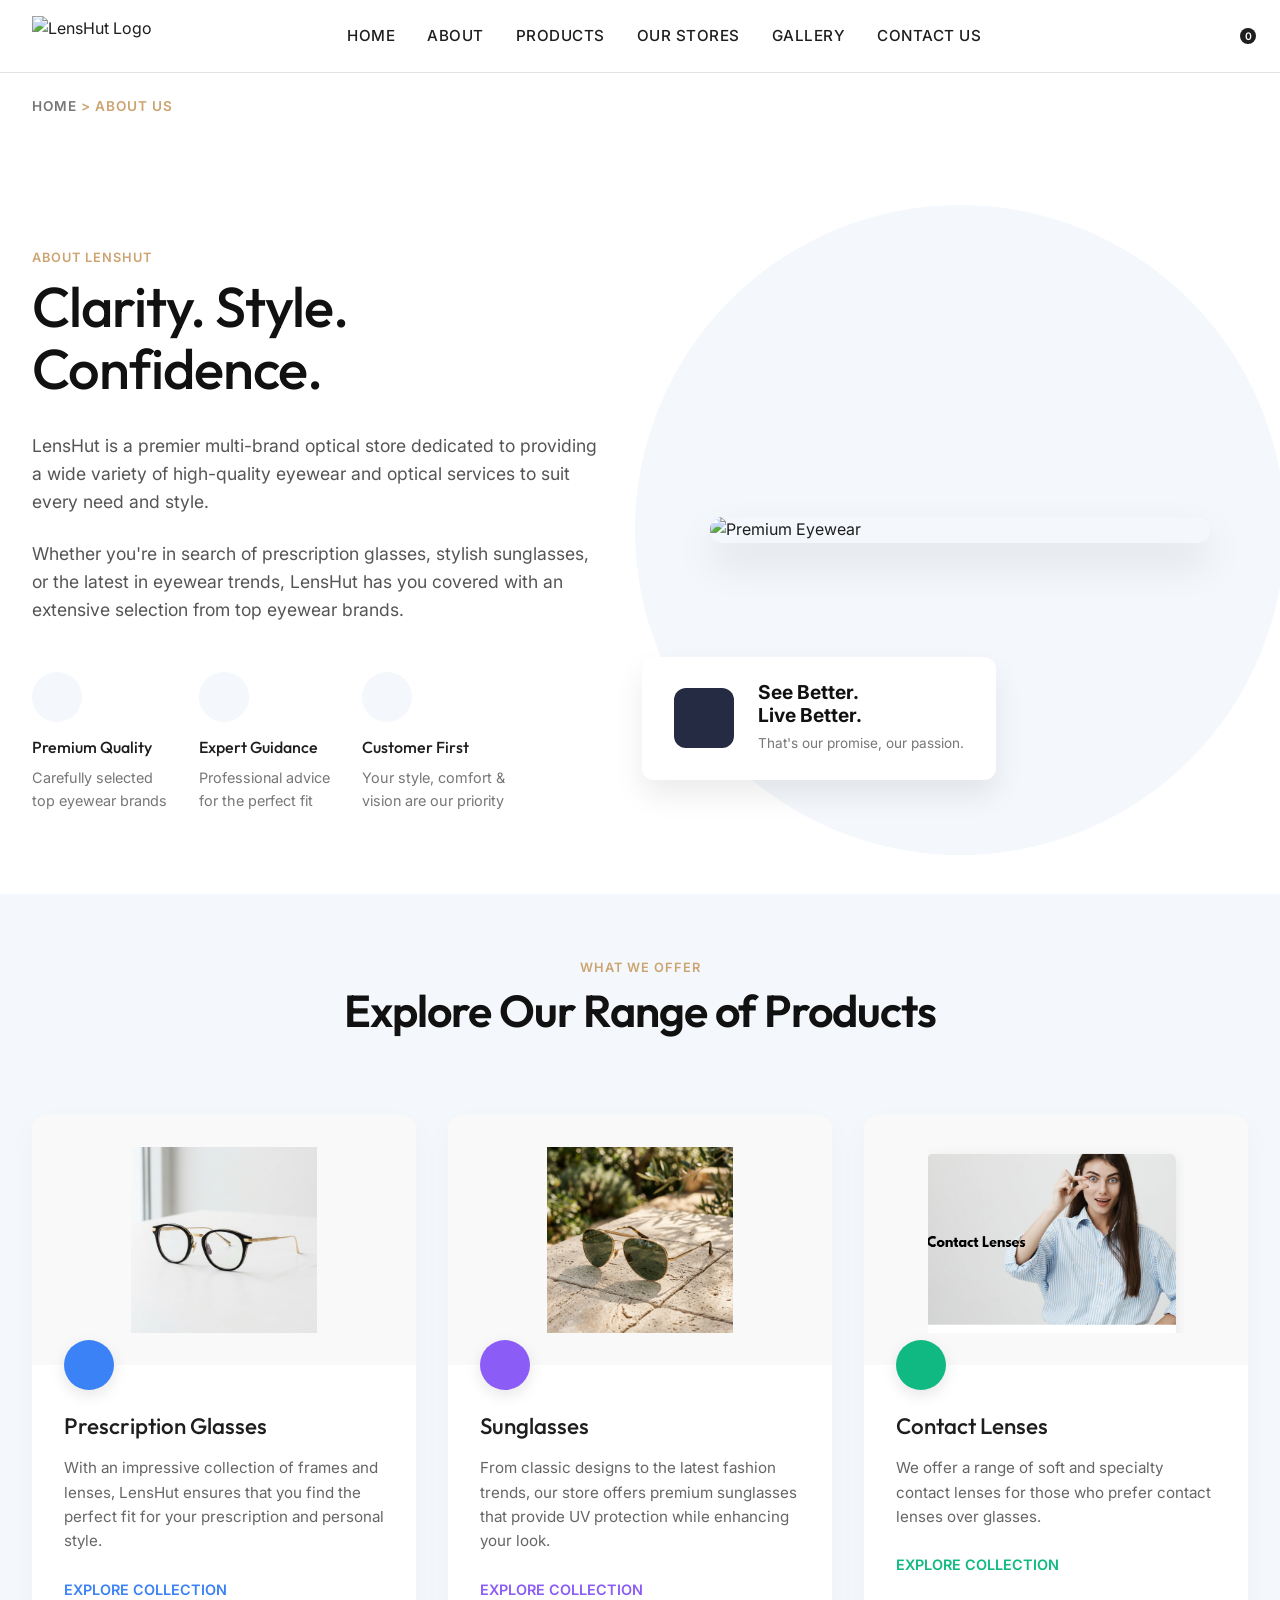
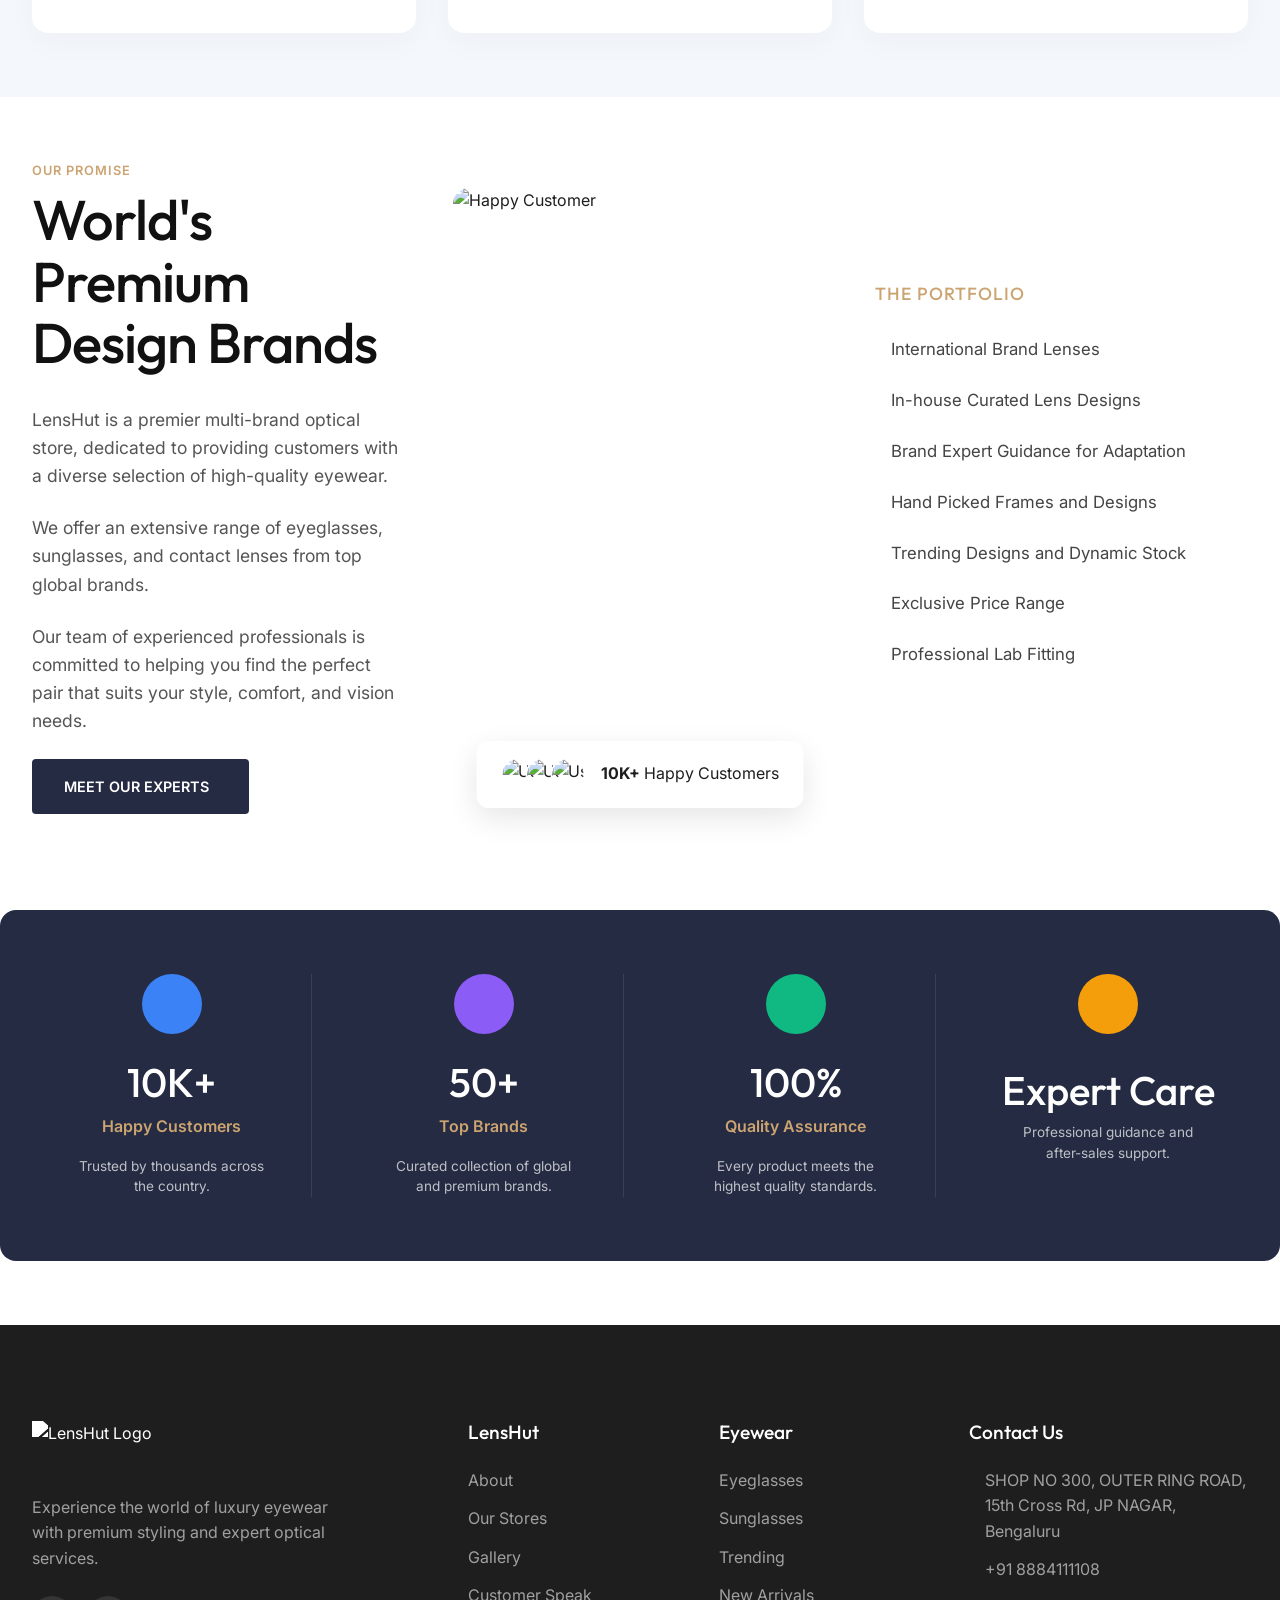
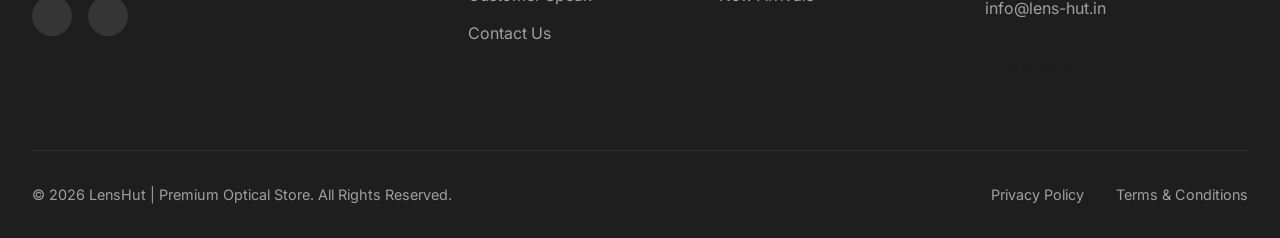
==== commit 46589e37: "fix: updated email to info@lens-hut.in" ====
--- a/about.html
+++ b/about.html
@@ -314,7 +314,7 @@
                     <ul class="contact-info">
                         <li><i class="ph ph-map-pin"></i> <span>SHOP NO 300, OUTER RING ROAD, 15th Cross Rd, JP NAGAR, Bengaluru</span></li>
                         <li><i class="ph ph-phone"></i> <a href="tel:+918884111108">+91 8884111108</a></li>
-                        <li><i class="ph ph-envelope"></i> <a href="mailto:Info@lens-hut.in">Info@lens-hut.in</a></li>
+                        <li><i class="ph ph-envelope"></i> <a href="mailto:info@lens-hut.in">info@lens-hut.in</a></li>
                     </ul>
                     <a href="index.html#stores" class="btn btn-outline btn-sm mt-3">Find a Store</a>
                 </div>
--- a/style.css
+++ b/style.css
@@ -2451,3 +2451,554 @@
         height: auto;
     }
 }
+
+/* ==========================================================================
+   Filter Tabs Row
+   ========================================================================== */
+.filter-tabs-row {
+    display: flex;
+    flex-wrap: wrap;
+    gap: 0.5rem;
+    align-items: center;
+    margin: 1.5rem 0 2rem;
+}
+
+.filter-tab {
+    padding: 0.5rem 1.25rem;
+    border: 1.5px solid var(--clr-border);
+    background: var(--clr-white);
+    border-radius: 999px;
+    font-family: var(--font-body);
+    font-size: 0.875rem;
+    font-weight: 500;
+    color: var(--clr-secondary);
+    cursor: pointer;
+    transition: all var(--transition-fast);
+    white-space: nowrap;
+}
+
+.filter-tab:hover {
+    border-color: var(--clr-primary);
+    color: var(--clr-primary);
+}
+
+.filter-tab.active {
+    background: var(--clr-primary);
+    border-color: var(--clr-primary);
+    color: var(--clr-white);
+}
+
+.tab-divider {
+    width: 1px;
+    height: 1.5rem;
+    background: var(--clr-border);
+    margin: 0 0.25rem;
+    display: inline-block;
+    flex-shrink: 0;
+}
+
+/* ==========================================================================
+   Pagination Controls
+   ========================================================================== */
+.pagination-controls {
+    display: flex;
+    justify-content: center;
+    align-items: center;
+    gap: 0.4rem;
+    margin: 2.5rem 0 1rem;
+    flex-wrap: wrap;
+}
+
+.pg-btn {
+    min-width: 2.5rem;
+    height: 2.5rem;
+    padding: 0 0.6rem;
+    border: 1.5px solid var(--clr-border);
+    background: var(--clr-white);
+    border-radius: 8px;
+    font-family: var(--font-body);
+    font-size: 0.875rem;
+    font-weight: 500;
+    color: var(--clr-primary);
+    cursor: pointer;
+    display: flex;
+    align-items: center;
+    justify-content: center;
+    transition: all var(--transition-fast);
+}
+
+.pg-btn:hover:not(:disabled) {
+    background: var(--clr-primary);
+    border-color: var(--clr-primary);
+    color: var(--clr-white);
+}
+
+.pg-btn.active {
+    background: var(--clr-primary);
+    border-color: var(--clr-primary);
+    color: var(--clr-white);
+    font-weight: 700;
+}
+
+.pg-btn:disabled {
+    opacity: 0.35;
+    cursor: not-allowed;
+}
+
+.pg-ellipsis {
+    font-size: 1rem;
+    color: var(--clr-secondary);
+    padding: 0 0.25rem;
+    line-height: 2.5rem;
+}
+
+/* ==========================================================================
+   Enhanced Quick View Gallery
+   ========================================================================== */
+.qv-grid {
+    display: grid;
+    grid-template-columns: 1fr 1fr;
+    gap: 2rem;
+    align-items: start;
+}
+
+.qv-img-col {
+    display: flex;
+    flex-direction: column;
+    gap: 0.75rem;
+}
+
+.qv-main-img-wrap {
+    width: 100%;
+    aspect-ratio: 1 / 1;
+    background: #f5f5f5;
+    border-radius: 12px;
+    overflow: hidden;
+    display: flex;
+    align-items: center;
+    justify-content: center;
+}
+
+.qv-main-img {
+    width: 100%;
+    height: 100%;
+    object-fit: cover;
+    transition: transform 0.3s ease;
+}
+
+.qv-thumbs {
+    display: flex;
+    gap: 0.5rem;
+    flex-wrap: wrap;
+}
+
+.qv-thumb {
+    width: 64px;
+    height: 64px;
+    object-fit: cover;
+    border-radius: 8px;
+    border: 2px solid var(--clr-border);
+    cursor: pointer;
+    transition: border-color var(--transition-fast);
+}
+
+.qv-thumb.active,
+.qv-thumb:hover {
+    border-color: var(--clr-primary);
+}
+
+.qv-details {
+    display: flex;
+    flex-direction: column;
+}
+
+.qv-details h3 {
+    font-size: 1.35rem;
+    font-weight: 700;
+    margin-top: 0.25rem;
+    line-height: 1.35;
+}
+
+.qv-code {
+    font-size: 0.8rem;
+    color: var(--clr-secondary);
+    letter-spacing: 0.05em;
+    margin-top: 0.25rem;
+}
+
+.qv-price {
+    font-size: 1.6rem;
+    font-weight: 700;
+    color: var(--clr-primary);
+    margin-top: 0.75rem;
+    display: flex;
+    align-items: baseline;
+    gap: 0.5rem;
+}
+
+.qv-meta {
+    display: flex;
+    flex-wrap: wrap;
+    gap: 0.75rem;
+    align-items: center;
+    margin-top: 1rem;
+    padding-top: 1rem;
+    border-top: 1px solid var(--clr-border);
+    font-size: 0.875rem;
+    color: var(--clr-secondary);
+}
+
+.product-category {
+    font-size: 0.8rem;
+    text-transform: uppercase;
+    letter-spacing: 0.1em;
+    color: var(--clr-secondary);
+    font-weight: 600;
+}
+
+@media (max-width: 640px) {
+    .qv-grid {
+        grid-template-columns: 1fr;
+    }
+
+    .filter-tabs-row {
+        gap: 0.4rem;
+    }
+
+    .filter-tab {
+        font-size: 0.8rem;
+        padding: 0.4rem 0.9rem;
+    }
+
+    .tab-divider {
+        display: none;
+    }
+
+    .pagination-controls {
+        gap: 0.3rem;
+    }
+
+
+    .pg-btn {
+        min-width: 2.2rem;
+        height: 2.2rem;
+        font-size: 0.8rem;
+    }
+}
+
+/* ==========================================================================
+   Visit Store Modal
+   ========================================================================== */
+.visit-store-overlay {
+    position: fixed;
+    inset: 0;
+    background: rgba(0, 0, 0, 0.55);
+    z-index: 9999;
+    display: flex;
+    align-items: center;
+    justify-content: center;
+    padding: 1rem;
+    opacity: 0;
+    pointer-events: none;
+    transition: opacity 0.3s ease;
+}
+
+.visit-store-overlay.active {
+    opacity: 1;
+    pointer-events: all;
+}
+
+.visit-store-modal {
+    background: var(--clr-white);
+    border-radius: 20px;
+    padding: 2.5rem 2rem;
+    max-width: 480px;
+    width: 100%;
+    position: relative;
+    text-align: center;
+    box-shadow: 0 24px 64px rgba(0, 0, 0, 0.18);
+    transform: translateY(20px);
+    transition: transform 0.3s ease;
+}
+
+.visit-store-overlay.active .visit-store-modal {
+    transform: translateY(0);
+}
+
+.close-visit-store {
+    position: absolute;
+    top: 1rem;
+    right: 1rem;
+    background: none;
+    border: none;
+    font-size: 1.5rem;
+    cursor: pointer;
+    color: var(--clr-secondary);
+    line-height: 1;
+    padding: 0.25rem;
+    transition: color var(--transition-fast);
+}
+
+.close-visit-store:hover {
+    color: var(--clr-primary);
+}
+
+.vsm-icon {
+    width: 72px;
+    height: 72px;
+    background: linear-gradient(135deg, #1e1e1e, #3a3a3a);
+    border-radius: 50%;
+    display: flex;
+    align-items: center;
+    justify-content: center;
+    margin: 0 auto 1.25rem;
+}
+
+.vsm-icon i {
+    font-size: 2rem;
+    color: var(--clr-white);
+}
+
+.visit-store-modal h3 {
+    font-size: 1.4rem;
+    font-weight: 700;
+    margin-bottom: 0.75rem;
+    color: var(--clr-primary);
+}
+
+.visit-store-modal > p {
+    color: var(--clr-secondary);
+    font-size: 0.95rem;
+    line-height: 1.7;
+    margin-bottom: 1.5rem;
+}
+
+.vsm-details {
+    background: #f8f8f8;
+    border-radius: 12px;
+    padding: 1.25rem;
+    text-align: left;
+    display: flex;
+    flex-direction: column;
+    gap: 0.85rem;
+    margin-bottom: 1.5rem;
+}
+
+.vsm-detail-row {
+    display: flex;
+    align-items: flex-start;
+    gap: 0.75rem;
+    font-size: 0.9rem;
+    color: var(--clr-primary);
+}
+
+.vsm-detail-row i {
+    font-size: 1.1rem;
+    color: var(--clr-secondary);
+    flex-shrink: 0;
+    margin-top: 0.1rem;
+}
+
+.vsm-detail-row a {
+    color: var(--clr-primary);
+    text-decoration: none;
+    font-weight: 600;
+}
+
+.vsm-detail-row a:hover {
+    text-decoration: underline;
+}
+
+.vsm-actions {
+    display: flex;
+    gap: 0.75rem;
+    justify-content: center;
+    flex-wrap: wrap;
+}
+
+.vsm-actions .btn {
+    flex: 1;
+    min-width: 140px;
+    display: flex;
+    align-items: center;
+    justify-content: center;
+    gap: 0.4rem;
+}
+
+/* ==========================================================================
+   Buy In-Store Button (Product Card)
+   ========================================================================== */
+.btn-visit-store {
+    display: flex;
+    align-items: center;
+    gap: 0.35rem;
+    padding: 0.45rem 0.9rem;
+    background: var(--clr-primary);
+    color: var(--clr-white);
+    border: none;
+    border-radius: 999px;
+    font-family: var(--font-body);
+    font-size: 0.78rem;
+    font-weight: 600;
+    cursor: pointer;
+    transition: all var(--transition-fast);
+    white-space: nowrap;
+    letter-spacing: 0.02em;
+}
+
+.btn-visit-store:hover {
+    background: #333;
+    transform: translateY(-1px);
+    box-shadow: 0 4px 12px rgba(0,0,0,0.15);
+}
+
+.btn-visit-store i {
+    font-size: 0.9rem;
+}
+
+/* Card hover overlay (Quick View on image hover) */
+.product-img-wrap {
+    position: relative;
+    overflow: hidden;
+}
+
+.card-hover-overlay {
+    position: absolute;
+    inset: 0;
+    background: rgba(0, 0, 0, 0.45);
+    display: flex;
+    align-items: center;
+    justify-content: center;
+    gap: 0.5rem;
+    color: white;
+    font-size: 0.9rem;
+    font-weight: 600;
+    font-family: var(--font-body);
+    opacity: 0;
+    transition: opacity 0.25s ease;
+    pointer-events: none;
+}
+
+.product-img-wrap:hover .card-hover-overlay {
+    opacity: 1;
+}
+
+/* ==========================================================================
+   Mobile Responsiveness
+   ========================================================================== */
+@media (max-width: 1024px) {
+    .shop-layout {
+        grid-template-columns: 1fr;
+    }
+    .filter-sidebar {
+        display: flex;
+        overflow-x: auto;
+        gap: 1rem;
+        padding-bottom: 1rem;
+    }
+    .filter-section {
+        min-width: 200px;
+        border-bottom: none;
+        border-right: 1px solid var(--clr-border);
+        padding-right: 1rem;
+    }
+    .filter-section:last-child {
+        border-right: none;
+    }
+    .categories-grid, .collections-grid {
+        grid-template-columns: repeat(2, 1fr);
+    }
+}
+
+@media (max-width: 768px) {
+    .nav, .desktop-nav {
+        display: none;
+    }
+    .mobile-menu-toggle {
+        display: block;
+        background: none;
+        border: none;
+        cursor: pointer;
+    }
+    .header-actions {
+        gap: 0.75rem;
+    }
+    .hero-title {
+        font-size: 2.2rem;
+    }
+    .hero-content {
+        margin-left: 1rem;
+        margin-right: 1rem;
+        text-align: center;
+    }
+    .hero-actions {
+        justify-content: center;
+    }
+    .product-card {
+        flex: 0 0 calc(50% - 0.75rem);
+        min-width: 160px;
+    }
+    .product-carousel {
+        gap: 0.75rem;
+    }
+    .product-info {
+        padding: 0.75rem;
+    }
+    .product-title {
+        font-size: 0.85rem;
+    }
+    .product-price {
+        font-size: 1rem;
+    }
+    .btn-visit-store {
+        padding: 0.35rem 0.6rem;
+        font-size: 0.7rem;
+    }
+    .editorial-layout {
+        grid-template-columns: 1fr;
+    }
+    .about-features {
+        grid-template-columns: 1fr;
+    }
+    .contact-grid {
+        grid-template-columns: 1fr;
+    }
+    .footer-content {
+        grid-template-columns: 1fr;
+        text-align: center;
+    }
+    .footer-col {
+        align-items: center;
+    }
+    .social-links {
+        justify-content: center;
+    }
+}
+
+@media (max-width: 480px) {
+    .categories-grid, .collections-grid {
+        grid-template-columns: 1fr;
+    }
+    .hero-title {
+        font-size: 1.8rem;
+    }
+    .section-header h2 {
+        font-size: 1.8rem;
+    }
+    .product-card {
+        flex: 0 0 100%;
+        min-width: 100%;
+    }
+    .filter-sidebar {
+        flex-direction: column;
+    }
+    .filter-section {
+        min-width: 100%;
+        border-right: none;
+        border-bottom: 1px solid var(--clr-border);
+        padding-right: 0;
+    }
+    .qv-main-img-wrap {
+        height: 250px;
+    }
+}
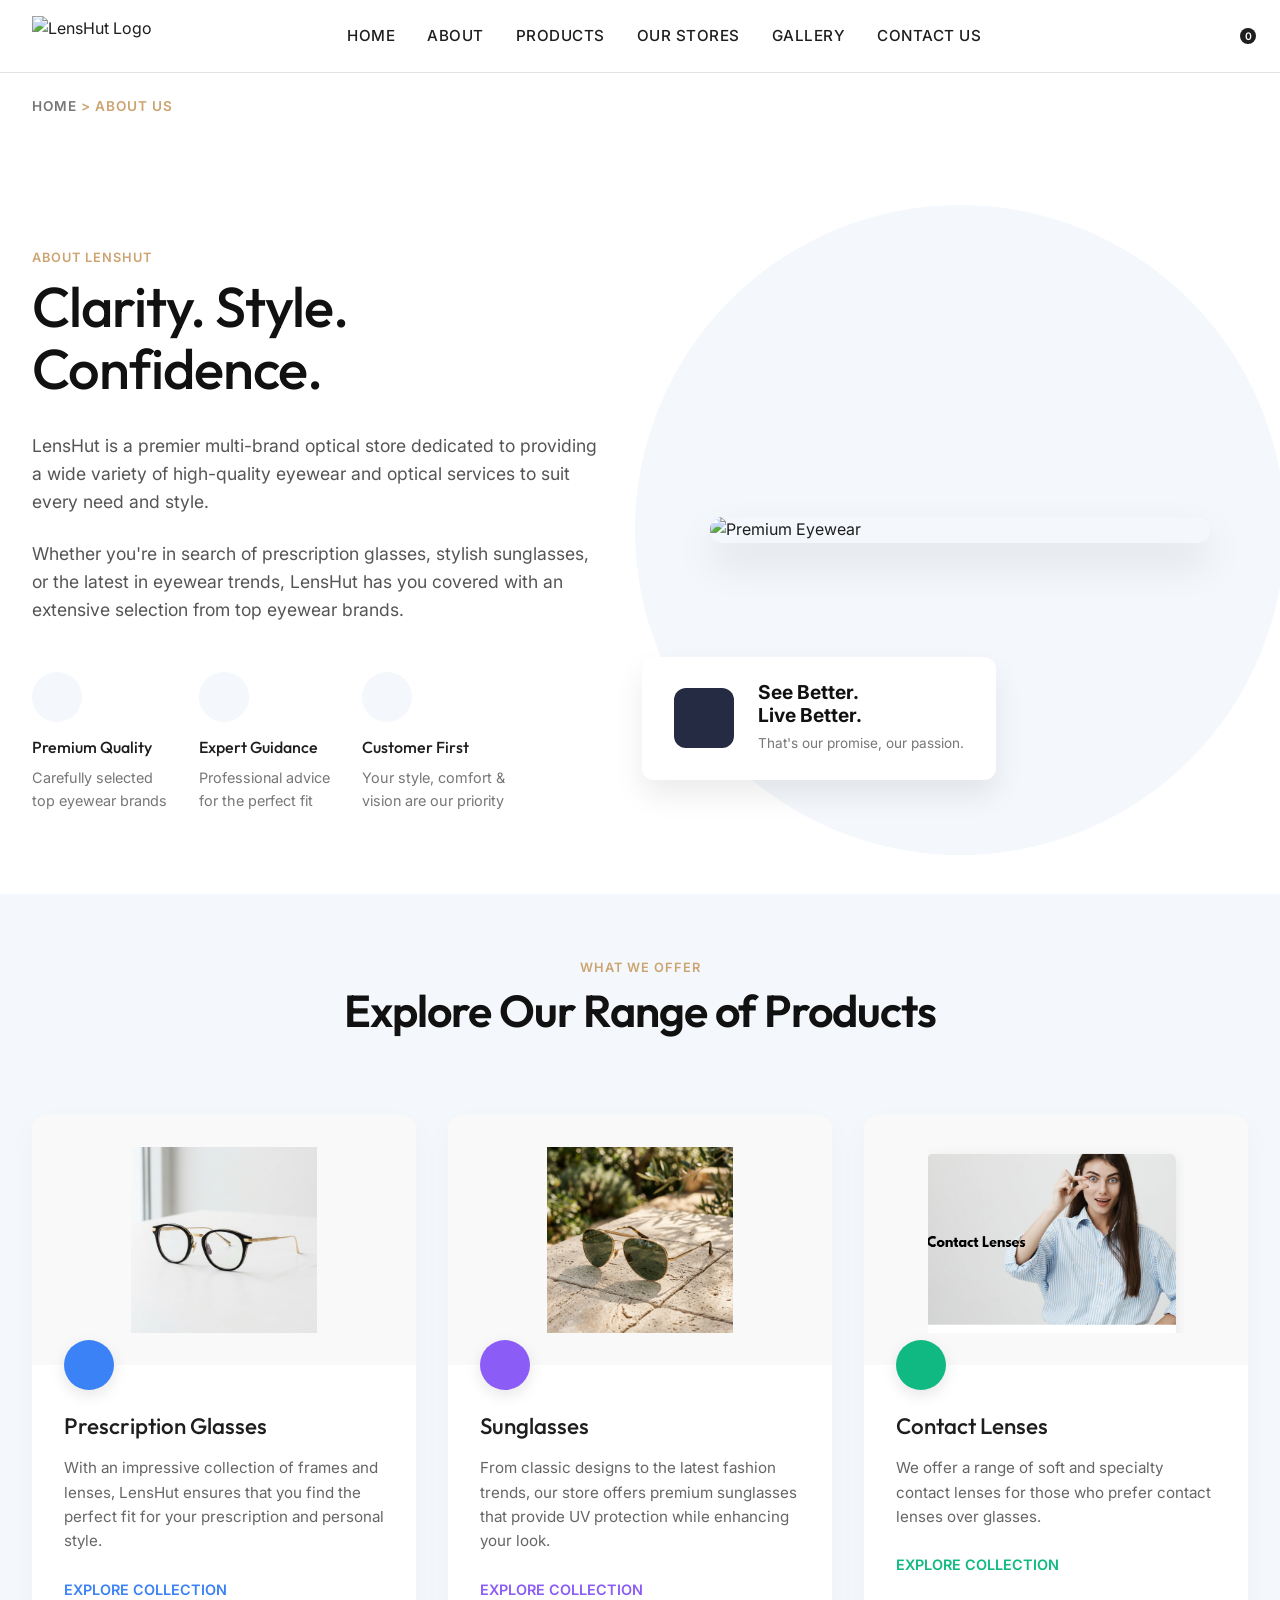
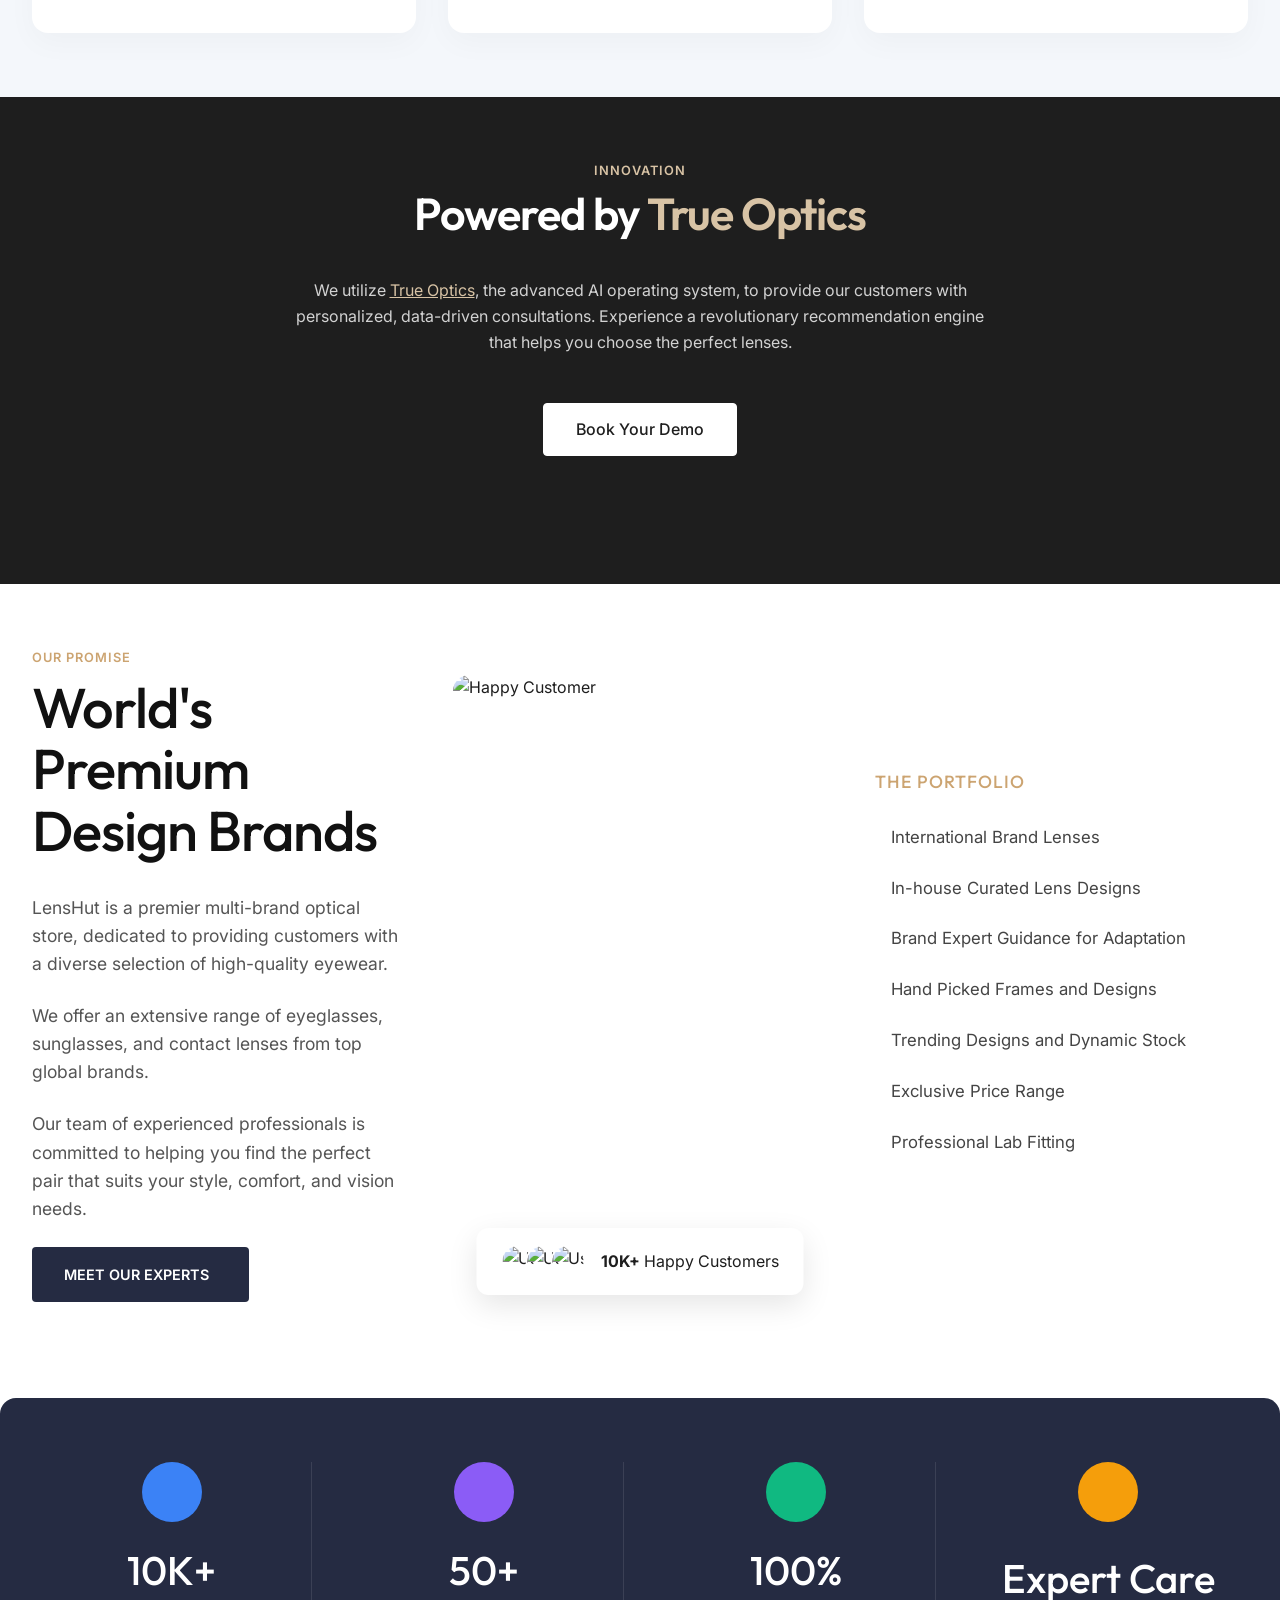
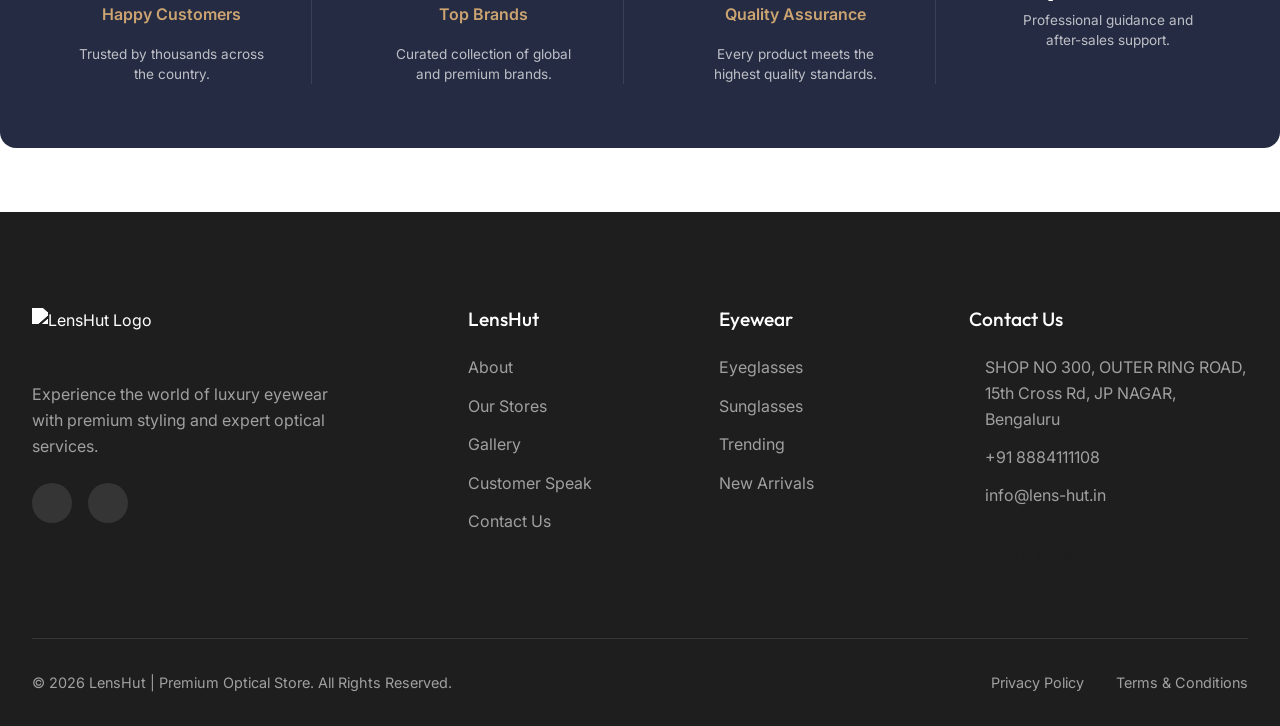
==== commit 66ef457c: "Update links to True Optics and add WhatsApp button" ====
--- a/about.html
+++ b/about.html
@@ -198,6 +198,18 @@
             </div>
         </section>
 
+        <!-- True Optics Section -->
+        <section class="true-optics-section section-padding" style="background-color: var(--clr-primary); color: var(--clr-white);">
+            <div class="container">
+                <div class="section-header text-center mb-5">
+                    <span class="testi-subtitle" style="color: var(--clr-accent);">INNOVATION</span>
+                    <h2 class="about-hero-title" style="color: var(--clr-white);">Powered by <span style="color: var(--clr-accent);">True Optics</span></h2>
+                    <p style="color: rgba(255,255,255,0.8); max-width: 700px; margin: 1.5rem auto;">We utilize <a href="https://trueoptics.ai/#solution" target="_blank" style="color: var(--clr-accent); text-decoration: underline;">True Optics</a>, the advanced AI operating system, to provide our customers with personalized, data-driven consultations. Experience a revolutionary recommendation engine that helps you choose the perfect lenses.</p>
+                    <a href="https://trueoptics.ai/#demo" target="_blank" rel="noopener" class="btn btn-primary-light mt-3">Book Your Demo <i class="ph ph-arrow-right"></i></a>
+                </div>
+            </div>
+        </section>
+
         <!-- Premium Design Brands -->
         <section class="premium-brands section-padding">
             <div class="container">
--- a/style.css
+++ b/style.css
@@ -2348,33 +2348,7 @@
     line-height: 1.5;
 }
 
-.store-action {
-    margin-top: auto;
-    text-align: center;
-    padding-top: 1rem;
-}
-
-.btn-map {
-    display: inline-flex;
-    align-items: center;
-    justify-content: center;
-    gap: 8px;
-    background-color: var(--clr-primary);
-    color: var(--clr-white);
-    padding: 0.75rem 2rem;
-    border-radius: 0.25rem;
-    font-weight: 600;
-    transition: background-color var(--transition-fast);
-}
-
-.btn-map:hover {
-    background-color: #000;
-    color: var(--clr-white);
-}
-
-.btn-map i {
-    font-size: 1.2rem;
-}
+
 
 .city-select {
     background-color: var(--clr-primary);
@@ -2460,6 +2434,7 @@
     flex-wrap: wrap;
     gap: 0.5rem;
     align-items: center;
+    justify-content: center;
     margin: 1.5rem 0 2rem;
 }
 
@@ -2687,20 +2662,22 @@
 }
 
 /* ==========================================================================
-   Visit Store Modal
+   Near Store Location Experience & Modal
    ========================================================================== */
 .visit-store-overlay {
     position: fixed;
     inset: 0;
-    background: rgba(0, 0, 0, 0.55);
-    z-index: 9999;
+    background: rgba(15, 15, 15, 0.78);
+    backdrop-filter: blur(8px);
+    -webkit-backdrop-filter: blur(8px);
+    z-index: 10000;
     display: flex;
     align-items: center;
     justify-content: center;
-    padding: 1rem;
+    padding: 1.5rem;
     opacity: 0;
     pointer-events: none;
-    transition: opacity 0.3s ease;
+    transition: opacity 0.3s cubic-bezier(0.16, 1, 0.3, 1);
 }
 
 .visit-store-overlay.active {
@@ -2708,152 +2685,570 @@
     pointer-events: all;
 }
 
-.visit-store-modal {
-    background: var(--clr-white);
-    border-radius: 20px;
-    padding: 2.5rem 2rem;
-    max-width: 480px;
+/* Modal Window */
+.visit-store-modal.nsl-modal {
+    background: #ffffff !important;
+    max-width: 880px;
     width: 100%;
+    max-height: 88vh;
+    padding: 2.25rem 2.5rem;
+    text-align: left;
+    border-radius: 24px;
+    border: 1px solid #eaeaea;
+    box-shadow: 0 30px 90px rgba(0, 0, 0, 0.35);
     position: relative;
-    text-align: center;
-    box-shadow: 0 24px 64px rgba(0, 0, 0, 0.18);
-    transform: translateY(20px);
-    transition: transform 0.3s ease;
-}
-
-.visit-store-overlay.active .visit-store-modal {
-    transform: translateY(0);
-}
-
+    transform: translateY(20px) scale(0.98);
+    transition: transform 0.35s cubic-bezier(0.16, 1, 0.3, 1);
+    display: flex;
+    flex-direction: column;
+    overflow: hidden;
+}
+
+.visit-store-overlay.active .visit-store-modal.nsl-modal {
+    transform: translateY(0) scale(1);
+}
+
+.nsl-sheet-drag-handle {
+    display: none;
+}
+
+.nsl-fixed-top {
+    flex-shrink: 0;
+}
+
+.nsl-city-bar-wrapper {
+    width: 100%;
+}
+
+.nsl-modal-scrollable {
+    flex: 1;
+    overflow-y: auto;
+    min-height: 0;
+    padding-right: 0.25rem;
+}
+
+.nsl-store-status-icon {
+    display: none;
+}
+
+.nsl-mobile-expanded-content {
+    display: none;
+}
+
+.nsl-store-desktop-quick {
+    font-size: 0.78rem;
+    font-weight: 600;
+    color: #222222;
+    display: flex;
+    align-items: center;
+    gap: 0.35rem;
+}
+
+/* Custom Scrollbars */
+.nsl-modal-scrollable::-webkit-scrollbar,
+.nsl-store-list::-webkit-scrollbar {
+    width: 5px;
+    height: 5px;
+}
+
+.nsl-modal-scrollable::-webkit-scrollbar-track,
+.nsl-store-list::-webkit-scrollbar-track {
+    background: #f1f1f1;
+    border-radius: 99px;
+}
+
+.nsl-modal-scrollable::-webkit-scrollbar-thumb,
+.nsl-store-list::-webkit-scrollbar-thumb {
+    background: #cccccc;
+    border-radius: 99px;
+}
+
+.nsl-modal-scrollable::-webkit-scrollbar-thumb:hover,
+.nsl-store-list::-webkit-scrollbar-thumb:hover {
+    background: #999999;
+}
+
+/* Close Button */
 .close-visit-store {
     position: absolute;
-    top: 1rem;
-    right: 1rem;
-    background: none;
+    top: 1.5rem;
+    right: 1.5rem;
+    background: #f4f4f4;
     border: none;
-    font-size: 1.5rem;
+    font-size: 1.35rem;
     cursor: pointer;
-    color: var(--clr-secondary);
+    color: #555555;
     line-height: 1;
-    padding: 0.25rem;
-    transition: color var(--transition-fast);
+    width: 38px;
+    height: 38px;
+    border-radius: 50%;
+    display: flex;
+    align-items: center;
+    justify-content: center;
+    transition: all 0.2s ease;
+    z-index: 10;
 }
 
 .close-visit-store:hover {
-    color: var(--clr-primary);
-}
-
-.vsm-icon {
-    width: 72px;
-    height: 72px;
-    background: linear-gradient(135deg, #1e1e1e, #3a3a3a);
-    border-radius: 50%;
+    background: #1e1e1e;
+    color: #ffffff;
+    transform: rotate(90deg);
+}
+
+/* Modal Header */
+.nsl-header {
+    display: flex;
+    align-items: center;
+    gap: 1.25rem;
+    margin-bottom: 1.25rem;
+    padding-bottom: 1.25rem;
+    border-bottom: 1px solid #eaeaea;
+}
+
+.nsl-icon {
+    width: 52px;
+    height: 52px;
+    background: #1e1e1e;
+    color: #ffffff;
+    border-radius: 14px;
     display: flex;
     align-items: center;
     justify-content: center;
-    margin: 0 auto 1.25rem;
-}
-
-.vsm-icon i {
-    font-size: 2rem;
-    color: var(--clr-white);
-}
-
-.visit-store-modal h3 {
-    font-size: 1.4rem;
+    font-size: 1.6rem;
+    flex-shrink: 0;
+    box-shadow: 0 4px 12px rgba(0, 0, 0, 0.15);
+}
+
+.nsl-header-text h3 {
+    font-size: 1.6rem;
     font-weight: 700;
+    color: #111111;
+    margin: 0 0 0.25rem 0;
+    letter-spacing: -0.02em;
+}
+
+.nsl-header-text p {
+    font-size: 0.9rem;
+    color: #666666;
+    margin: 0;
+    line-height: 1.4;
+}
+
+/* City Filter Pills */
+.nsl-city-bar {
+    display: flex;
+    gap: 0.5rem;
+    padding-bottom: 1rem;
+    margin-bottom: 1.5rem;
+    border-bottom: 1px solid #f0f0f0;
+    flex-wrap: wrap;
+}
+
+.nsl-city-btn {
+    padding: 0.45rem 1.15rem;
+    border: 1.5px solid #e2e2e2;
+    background: #ffffff;
+    border-radius: 999px;
+    font-size: 0.82rem;
+    font-weight: 600;
+    color: #555555;
+    cursor: pointer;
+    transition: all 0.2s ease;
+}
+
+.nsl-city-btn:hover {
+    border-color: #1e1e1e;
+    color: #1e1e1e;
+    background: #fafafa;
+}
+
+.nsl-city-btn.active {
+    background: #1e1e1e;
+    border-color: #1e1e1e;
+    color: #ffffff;
+    box-shadow: 0 4px 10px rgba(0, 0, 0, 0.12);
+}
+
+/* Two-column Layout */
+.nsl-body-grid {
+    display: grid;
+    grid-template-columns: 320px 1fr;
+    gap: 1.75rem;
+    align-items: stretch;
+}
+
+.nsl-list-col {
+    display: flex;
+    flex-direction: column;
+}
+
+.nsl-col-title {
+    display: flex;
+    align-items: center;
+    gap: 0.4rem;
+    font-size: 0.78rem;
+    font-weight: 700;
+    text-transform: uppercase;
+    letter-spacing: 0.06em;
+    color: #888888;
     margin-bottom: 0.75rem;
-    color: var(--clr-primary);
-}
-
-.visit-store-modal > p {
-    color: var(--clr-secondary);
-    font-size: 0.95rem;
-    line-height: 1.7;
+}
+
+.nsl-store-list {
+    display: flex;
+    flex-direction: column;
+    gap: 0.65rem;
+    max-height: 420px;
+    overflow-y: auto;
+    padding-right: 0.5rem;
+}
+
+.nsl-store-item {
+    padding: 0.9rem 1.1rem;
+    border: 1.5px solid #ebebeb;
+    border-radius: 14px;
+    background: #fbfbfb;
+    cursor: pointer;
+    transition: all 0.2s cubic-bezier(0.16, 1, 0.3, 1);
+    position: relative;
+}
+
+.nsl-store-item:hover {
+    border-color: #bbbbbb;
+    background: #ffffff;
+    transform: translateX(4px);
+    box-shadow: 0 4px 12px rgba(0, 0, 0, 0.04);
+}
+
+.nsl-store-item.active {
+    border-color: #1e1e1e;
+    background: #ffffff;
+    box-shadow: 0 6px 18px rgba(0, 0, 0, 0.08);
+    transform: translateX(4px);
+}
+
+.nsl-store-item.active::before {
+    content: '';
+    position: absolute;
+    left: -1px;
+    top: 15%;
+    bottom: 15%;
+    width: 4px;
+    background: #1e1e1e;
+    border-radius: 4px;
+}
+
+.nsl-store-item-header {
+    display: flex;
+    justify-content: space-between;
+    align-items: center;
+    gap: 0.5rem;
+    margin-bottom: 0.3rem;
+}
+
+.nsl-store-item-header h4 {
+    font-size: 0.92rem;
+    font-weight: 700;
+    color: #111111;
+    margin: 0;
+}
+
+.nsl-city-badge {
+    font-size: 0.68rem;
+    font-weight: 700;
+    text-transform: uppercase;
+    letter-spacing: 0.04em;
+    padding: 0.2rem 0.5rem;
+    border-radius: 6px;
+    background: #eeeeee;
+    color: #555555;
+}
+
+.nsl-store-item.active .nsl-city-badge {
+    background: #1e1e1e;
+    color: #ffffff;
+}
+
+.nsl-store-item-sub {
+    font-size: 0.8rem;
+    color: #666666;
+    margin: 0 0 0.4rem 0;
+    line-height: 1.35;
+    display: flex;
+    align-items: center;
+    gap: 0.35rem;
+}
+
+.nsl-store-item-quick-actions {
+    font-size: 0.78rem;
+    font-weight: 600;
+    color: #222222;
+    display: flex;
+    align-items: center;
+    gap: 0.35rem;
+}
+
+/* Right Detail Column */
+.nsl-detail-col {
+    display: flex;
+    flex-direction: column;
+}
+
+.nsl-detail-card {
+    background: #ffffff;
+    border: 1.5px solid #e8e8e8;
+    border-radius: 18px;
+    padding: 1.75rem;
+    display: flex;
+    flex-direction: column;
+    height: 100%;
+    box-shadow: 0 8px 24px rgba(0, 0, 0, 0.04);
+}
+
+.nsl-detail-badge {
+    display: inline-flex;
+    align-items: center;
+    gap: 0.4rem;
+    background: #e8f5e9;
+    color: #1b5e20;
+    padding: 0.3rem 0.75rem;
+    border-radius: 999px;
+    font-size: 0.75rem;
+    font-weight: 700;
+    letter-spacing: 0.02em;
+    width: fit-content;
+    margin-bottom: 0.75rem;
+}
+
+.nsl-detail-title {
+    font-size: 1.45rem;
+    font-weight: 700;
+    color: #111111;
+    margin: 0 0 1.25rem 0;
+    letter-spacing: -0.01em;
+}
+
+.nsl-details-box {
+    display: flex;
+    flex-direction: column;
+    gap: 1.15rem;
+    background: #f8f9fa;
+    border: 1px solid #eeeeee;
+    border-radius: 14px;
+    padding: 1.35rem;
     margin-bottom: 1.5rem;
 }
 
-.vsm-details {
-    background: #f8f8f8;
+.nsl-detail-row {
+    display: flex;
+    align-items: flex-start;
+    gap: 0.85rem;
+}
+
+.nsl-detail-row i {
+    font-size: 1.35rem;
+    color: #1e1e1e;
+    margin-top: 0.15rem;
+    flex-shrink: 0;
+}
+
+.nsl-detail-row strong {
+    display: block;
+    font-size: 0.75rem;
+    text-transform: uppercase;
+    letter-spacing: 0.06em;
+    color: #777777;
+    margin-bottom: 0.25rem;
+}
+
+.nsl-detail-row p {
+    font-size: 0.92rem;
+    color: #222222;
+    margin: 0;
+    line-height: 1.5;
+    font-weight: 500;
+}
+
+.nsl-phone-text {
+    font-size: 1.15rem;
+    font-weight: 700;
+    color: #111111;
+    text-decoration: none;
+    letter-spacing: 0.02em;
+}
+
+.nsl-phone-text:hover {
+    color: #000;
+    text-decoration: underline;
+}
+
+.nsl-actions-grid {
+    display: grid;
+    grid-template-columns: 1fr 1fr 1fr;
+    gap: 0.75rem;
+    margin-top: auto;
+}
+
+.btn-nsl {
+    display: inline-flex;
+    align-items: center;
+    justify-content: center;
+    gap: 0.45rem;
+    padding: 0.85rem 0.9rem;
     border-radius: 12px;
-    padding: 1.25rem;
-    text-align: left;
-    display: flex;
-    flex-direction: column;
-    gap: 0.85rem;
-    margin-bottom: 1.5rem;
-}
-
-.vsm-detail-row {
-    display: flex;
-    align-items: flex-start;
-    gap: 0.75rem;
+    font-family: var(--font-body);
     font-size: 0.9rem;
-    color: var(--clr-primary);
-}
-
-.vsm-detail-row i {
-    font-size: 1.1rem;
-    color: var(--clr-secondary);
-    flex-shrink: 0;
-    margin-top: 0.1rem;
-}
-
-.vsm-detail-row a {
-    color: var(--clr-primary);
+    font-weight: 600;
     text-decoration: none;
-    font-weight: 600;
-}
-
-.vsm-detail-row a:hover {
-    text-decoration: underline;
-}
-
-.vsm-actions {
-    display: flex;
-    gap: 0.75rem;
+    cursor: pointer;
+    transition: all 0.2s ease;
+}
+
+.btn-nsl-whatsapp {
+    background: #25D366;
+    color: #ffffff !important;
+    box-shadow: 0 4px 14px rgba(37, 211, 102, 0.28);
+}
+
+.btn-nsl-whatsapp:hover {
+    background: #1eb956;
+    transform: translateY(-2px);
+    box-shadow: 0 6px 20px rgba(37, 211, 102, 0.4);
+}
+
+.btn-nsl-call {
+    background: #1e1e1e;
+    color: #ffffff !important;
+    box-shadow: 0 4px 14px rgba(0, 0, 0, 0.18);
+}
+
+.btn-nsl-call:hover {
+    background: #333333;
+    transform: translateY(-2px);
+    box-shadow: 0 6px 20px rgba(0, 0, 0, 0.25);
+}
+
+.btn-nsl-map {
+    background: #ffffff;
+    border: 1.5px solid #dcdcdc;
+    color: #1e1e1e !important;
+}
+
+.btn-nsl-map:hover {
+    border-color: #1e1e1e;
+    background: #f7f7f7;
+    transform: translateY(-2px);
+}
+
+/* ==========================================================================
+   Near Store Location Button (Product Card)
+   ========================================================================== */
+.product-footer {
+    display: flex;
+    width: 100%;
+    margin-top: auto;
+    padding-top: 0.5rem;
+}
+
+.btn-near-store {
+    width: 100%;
+    display: inline-flex;
+    align-items: center;
     justify-content: center;
-    flex-wrap: wrap;
-}
-
-.vsm-actions .btn {
-    flex: 1;
-    min-width: 140px;
-    display: flex;
-    align-items: center;
-    justify-content: center;
-    gap: 0.4rem;
-}
-
-/* ==========================================================================
-   Buy In-Store Button (Product Card)
-   ========================================================================== */
-.btn-visit-store {
-    display: flex;
-    align-items: center;
-    gap: 0.35rem;
-    padding: 0.45rem 0.9rem;
+    gap: 0.5rem;
+    padding: 0.65rem 1rem;
     background: var(--clr-primary);
     color: var(--clr-white);
     border: none;
-    border-radius: 999px;
+    border-radius: 8px;
     font-family: var(--font-body);
-    font-size: 0.78rem;
+    font-size: 0.85rem;
     font-weight: 600;
     cursor: pointer;
     transition: all var(--transition-fast);
+    letter-spacing: 0.02em;
+}
+
+.btn-near-store:hover {
+    background: #333;
+    transform: translateY(-2px);
+    box-shadow: 0 6px 16px rgba(0, 0, 0, 0.15);
+}
+
+.btn-near-store i {
+    font-size: 1.05rem;
+    color: var(--clr-accent);
+}
+
+/* Store action buttons on index.html store cards */
+.store-action {
+    display: grid;
+    grid-template-columns: repeat(3, 1fr);
+    gap: 0.5rem;
+    margin-top: auto;
+    padding-top: 1.25rem;
+    width: 100%;
+}
+
+.btn-store-wa,
+.btn-store-call,
+.btn-map {
+    display: inline-flex;
+    align-items: center;
+    justify-content: center;
+    gap: 0.35rem;
+    padding: 0.6rem 0.35rem;
+    border-radius: 8px;
+    font-family: var(--font-body);
+    font-size: 0.82rem;
+    font-weight: 600;
+    text-decoration: none;
     white-space: nowrap;
-    letter-spacing: 0.02em;
-}
-
-.btn-visit-store:hover {
+    width: 100%;
+    box-sizing: border-box;
+    transition: all var(--transition-fast);
+}
+
+.btn-store-wa {
+    background: #25D366;
+    color: #fff !important;
+}
+
+.btn-store-wa:hover {
+    background: #20b858;
+    transform: translateY(-2px);
+    box-shadow: 0 4px 12px rgba(37, 211, 102, 0.3);
+}
+
+.btn-store-call {
+    background: var(--clr-primary);
+    color: #fff !important;
+}
+
+.btn-store-call:hover {
     background: #333;
-    transform: translateY(-1px);
-    box-shadow: 0 4px 12px rgba(0,0,0,0.15);
-}
-
-.btn-visit-store i {
-    font-size: 0.9rem;
+    transform: translateY(-2px);
+    box-shadow: 0 4px 12px rgba(0, 0, 0, 0.2);
+}
+
+.btn-map {
+    background: var(--clr-primary);
+    color: #fff !important;
+    border: none;
+}
+
+.btn-map:hover {
+    background: #333;
+    color: #fff !important;
+    transform: translateY(-2px);
+    box-shadow: 0 4px 12px rgba(0, 0, 0, 0.2);
+}
+
+.btn-store-wa i,
+.btn-store-call i,
+.btn-map i {
+    font-size: 1rem;
+    flex-shrink: 0;
 }
 
 /* Card hover overlay (Quick View on image hover) */
@@ -2884,121 +3279,846 @@
 }
 
 /* ==========================================================================
-   Mobile Responsiveness
+   Comprehensive Mobile & Tablet Responsiveness System
    ========================================================================== */
+
+/* Prevent horizontal overflow globally */
+html, body {
+    max-width: 100%;
+    overflow-x: hidden;
+    position: relative;
+}
+
+/* Ensure all images and videos are responsive */
+img, video, iframe {
+    max-width: 100%;
+    height: auto;
+}
+
+/* --------------------------------------------------------------------------
+   Breakpoints: 1024px (Tablets & Small Desktops)
+   -------------------------------------------------------------------------- */
 @media (max-width: 1024px) {
+    .container {
+        padding: 0 1.5rem;
+    }
+    .header-container {
+        padding: 0.85rem 1.5rem;
+    }
     .shop-layout {
         grid-template-columns: 1fr;
     }
-    .filter-sidebar {
-        display: flex;
-        overflow-x: auto;
-        gap: 1rem;
-        padding-bottom: 1rem;
-    }
-    .filter-section {
-        min-width: 200px;
-        border-bottom: none;
-        border-right: 1px solid var(--clr-border);
-        padding-right: 1rem;
-    }
-    .filter-section:last-child {
-        border-right: none;
+    .shop-sidebar {
+        display: none; /* Quick filter tabs are used on tablet/mobile */
+    }
+    .product-grid {
+        grid-template-columns: repeat(2, 1fr);
+        gap: 1.25rem;
+    }
+    .product-grid .product-card {
+        flex: none;
+        width: 100%;
+        min-width: 0;
     }
     .categories-grid, .collections-grid {
         grid-template-columns: repeat(2, 1fr);
-    }
-}
-
+        gap: 1.25rem;
+    }
+    .editorial-layout {
+        grid-template-columns: 1fr;
+        gap: 2rem;
+    }
+    .editorial-img {
+        height: 380px;
+    }
+    .trust-grid {
+        grid-template-columns: repeat(2, 1fr);
+        gap: 1.5rem;
+    }
+    .stores-grid {
+        grid-template-columns: repeat(2, 1fr);
+        gap: 1.5rem;
+    }
+    .about-hero-grid {
+        grid-template-columns: 1fr;
+        gap: 2.5rem;
+    }
+    .range-grid {
+        grid-template-columns: repeat(2, 1fr);
+    }
+}
+
+/* --------------------------------------------------------------------------
+   Breakpoints: 768px (Standard Tablets & Large Mobile)
+   -------------------------------------------------------------------------- */
 @media (max-width: 768px) {
+    /* Header & Mobile Navigation */
+    .header {
+        padding: 0;
+    }
+    .header-container {
+        padding: 0.75rem 1rem;
+    }
     .nav, .desktop-nav {
-        display: none;
+        display: none !important;
     }
     .mobile-menu-toggle {
-        display: block;
+        display: flex;
+        align-items: center;
+        justify-content: center;
+        width: 40px;
+        height: 40px;
         background: none;
         border: none;
+        font-size: 1.6rem;
         cursor: pointer;
+        color: var(--clr-primary);
+        order: 1;
+    }
+    .logo {
+        order: 2;
+    }
+    .logo img {
+        height: 34px;
+        width: auto;
     }
     .header-actions {
+        order: 3;
         gap: 0.75rem;
+    }
+    .action-btn {
+        font-size: 1.2rem;
+    }
+
+    /* Container & Section Padding */
+    .container {
+        padding: 0 1rem;
+    }
+    .section-padding {
+        padding: 3rem 0;
+    }
+    .section-header h2 {
+        font-size: 1.85rem;
+    }
+    .section-header p {
+        font-size: 0.9rem;
+    }
+
+    /* Hero Section */
+    .hero {
+        height: calc(100vh - 65px);
+        min-height: 480px;
+        margin-top: 65px;
+    }
+    .hero-content {
+        margin: 0 1rem;
+        text-align: center;
+        max-width: 100%;
     }
     .hero-title {
         font-size: 2.2rem;
-    }
-    .hero-content {
-        margin-left: 1rem;
-        margin-right: 1rem;
-        text-align: center;
+        line-height: 1.2;
+    }
+    .hero-subtitle {
+        font-size: 0.8rem;
+        letter-spacing: 1.5px;
     }
     .hero-actions {
-        justify-content: center;
-    }
-    .product-card {
-        flex: 0 0 calc(50% - 0.75rem);
-        min-width: 160px;
-    }
+        flex-direction: column;
+        gap: 0.75rem;
+        width: 100%;
+        max-width: 320px;
+        margin: 0 auto;
+    }
+    .hero-actions .btn {
+        width: 100%;
+    }
+
+    /* Hottest Collections */
+    .collections-wrapper {
+        padding: 2rem 1.25rem;
+        border-radius: 1.5rem;
+        width: 100%;
+    }
+    .collections-grid {
+        grid-template-columns: 1fr;
+        gap: 1.25rem;
+    }
+    .collection-img {
+        height: 220px;
+    }
+
+    /* Product Grid & Cards (Shop Page) */
+    .product-grid {
+        grid-template-columns: repeat(2, 1fr);
+        gap: 0.75rem;
+    }
+    .product-grid .product-card {
+        flex: none;
+        width: 100%;
+        min-width: 0;
+    }
+    .product-info {
+        padding: 0.75rem 0.65rem 0.85rem;
+    }
+    .product-brand {
+        font-size: 0.7rem;
+        margin-bottom: 0.2rem;
+    }
+    .product-title {
+        font-size: 0.82rem;
+        line-height: 1.35;
+        margin-bottom: 0.35rem;
+    }
+    .product-size {
+        font-size: 0.75rem;
+        margin-bottom: 0.6rem;
+    }
+    .btn-near-store {
+        padding: 0.55rem 0.6rem;
+        font-size: 0.78rem;
+        gap: 0.35rem;
+    }
+    .btn-near-store i {
+        font-size: 0.95rem;
+    }
+
+    /* Carousel on Homepage */
     .product-carousel {
         gap: 0.75rem;
-    }
-    .product-info {
-        padding: 0.75rem;
-    }
-    .product-title {
+        padding: 0 0.5rem 1rem;
+    }
+    .product-carousel .product-card {
+        flex: 0 0 240px;
+        min-width: 240px;
+    }
+
+    /* Filter Tabs Row */
+    .filter-tabs-row {
+        gap: 0.4rem;
+        margin: 1rem 0 1.5rem;
+    }
+    .filter-tab {
+        font-size: 0.8rem;
+        padding: 0.4rem 0.85rem;
+    }
+    .tab-divider {
+        display: none;
+    }
+
+    /* Shop Controls */
+    .shop-controls {
+        flex-direction: column;
+        align-items: flex-start;
+        gap: 0.75rem;
+        margin-bottom: 1.25rem;
+    }
+    .sort-control {
+        width: 100%;
+        justify-content: space-between;
+    }
+    .sort-control .custom-select {
+        flex: 1;
+        max-width: 180px;
+    }
+
+    /* Stores Grid & Store Cards */
+    .stores-grid {
+        grid-template-columns: 1fr;
+        gap: 1.5rem;
+    }
+    .map-container iframe {
+        height: 200px;
+    }
+    .store-action {
+        display: grid;
+        grid-template-columns: 1fr 1fr 1fr;
+        gap: 0.4rem;
+    }
+    .btn-store-wa, .btn-store-call, .btn-map {
+        padding: 0.55rem 0.4rem;
+        font-size: 0.75rem;
+        justify-content: center;
+        text-align: center;
+    }
+
+    /* ==========================================================================
+       Near Store Location Modal (NSL) - Mobile Bottom Sheet & In-Place Cards
+       ========================================================================== */
+    .visit-store-overlay {
+        padding: 0;
+        align-items: flex-end; /* Native bottom sheet positioning */
+    }
+
+    .visit-store-modal.nsl-modal {
+        position: fixed;
+        bottom: 0;
+        left: 0;
+        right: 0;
+        max-width: 100% !important;
+        width: 100% !important;
+        max-height: 88vh;
+        height: auto;
+        padding: 0;
+        border-radius: 24px 24px 0 0;
+        border-bottom: none;
+        border-left: none;
+        border-right: none;
+        border-top: 1px solid rgba(255, 255, 255, 0.4);
+        box-shadow: 0 -12px 45px rgba(0, 0, 0, 0.35);
+        transform: translateY(100%);
+        transition: transform 0.35s cubic-bezier(0.16, 1, 0.3, 1);
+        display: flex;
+        flex-direction: column;
+        overflow: hidden;
+        background: #ffffff !important;
+        z-index: 10001;
+    }
+
+    .visit-store-overlay.active .visit-store-modal.nsl-modal {
+        transform: translateY(0);
+    }
+
+    /* Native Pull / Drag Handle at top of sheet */
+    .nsl-sheet-drag-handle {
+        display: block;
+        width: 42px;
+        height: 5px;
+        background: #e2e2e2;
+        border-radius: 99px;
+        margin: 10px auto 4px;
+        flex-shrink: 0;
+    }
+
+    /* Pinned / Sticky Top Area inside sheet */
+    .nsl-fixed-top {
+        padding: 0 1.25rem;
+        background: #ffffff;
+        border-bottom: 1px solid #f0f0f0;
+        flex-shrink: 0;
+        position: relative;
+    }
+
+    .close-visit-store {
+        top: 0.85rem;
+        right: 1.15rem;
+        width: 36px;
+        height: 36px;
+        font-size: 1.25rem;
+        background: #f4f4f4;
+        color: #333333;
+        z-index: 30;
+    }
+
+    .close-visit-store:hover {
+        background: #1e1e1e;
+        color: #ffffff;
+        transform: scale(1.05);
+    }
+
+    .nsl-header {
+        display: flex;
+        align-items: center;
+        gap: 0.85rem;
+        margin-bottom: 0.75rem;
+        padding-bottom: 0.75rem;
+        padding-right: 2.75rem; /* prevent close button overlap */
+        border-bottom: none;
+    }
+
+    .nsl-icon {
+        width: 44px;
+        height: 44px;
+        font-size: 1.35rem;
+        border-radius: 12px;
+        flex-shrink: 0;
+    }
+
+    .nsl-header-text h3 {
+        font-size: 1.2rem;
+        font-weight: 700;
+        color: #111111;
+        margin: 0 0 0.2rem 0;
+        letter-spacing: -0.01em;
+    }
+
+    .nsl-header-text p {
+        font-size: 0.78rem;
+        color: #666666;
+        line-height: 1.35;
+        margin: 0;
+    }
+
+    /* Single-row horizontally swipeable City Filter Bar */
+    .nsl-city-bar-wrapper {
+        width: 100%;
+        overflow: hidden;
+        padding-bottom: 0.75rem;
+    }
+
+    .nsl-city-bar {
+        display: flex;
+        flex-wrap: nowrap;
+        overflow-x: auto;
+        -webkit-overflow-scrolling: touch;
+        gap: 0.5rem;
+        margin-bottom: 0;
+        padding-bottom: 4px;
+        border-bottom: none;
+        scrollbar-width: none;
+    }
+
+    .nsl-city-bar::-webkit-scrollbar {
+        display: none;
+    }
+
+    .nsl-city-btn {
+        flex-shrink: 0;
+        padding: 0.42rem 0.95rem;
+        font-size: 0.78rem;
+        font-weight: 600;
+        border-radius: 999px;
+        white-space: nowrap;
+        background: #f7f7f7;
+        border: 1px solid #e2e2e2;
+        color: #555555;
+    }
+
+    .nsl-city-btn.active {
+        background: #1e1e1e;
+        color: #ffffff;
+        border-color: #1e1e1e;
+        box-shadow: 0 3px 8px rgba(0, 0, 0, 0.15);
+    }
+
+    /* Single Scrollable Container (NO nested scroll trap!) */
+    .nsl-modal-scrollable {
+        flex: 1;
+        overflow-y: auto;
+        -webkit-overflow-scrolling: touch;
+        padding: 1rem 1.25rem 2.25rem;
+    }
+
+    .nsl-body-grid {
+        display: block;
+    }
+
+    .nsl-list-col {
+        width: 100%;
+    }
+
+    .nsl-col-title {
+        font-size: 0.75rem;
+        font-weight: 700;
+        color: #888888;
+        letter-spacing: 0.05em;
+        text-transform: uppercase;
+        margin-bottom: 0.75rem;
+        display: flex;
+        align-items: center;
+        gap: 0.4rem;
+    }
+
+    .nsl-store-list {
+        max-height: none; /* No artificial 190px cap! */
+        overflow-y: visible;
+        padding-right: 0;
+        display: flex;
+        flex-direction: column;
+        gap: 0.75rem;
+    }
+
+    /* Hide separate Desktop Detail Column on Mobile */
+    .nsl-detail-col {
+        display: none !important;
+    }
+
+    /* Store Cards */
+    .nsl-store-item {
+        padding: 1rem 1.15rem;
+        border-radius: 16px;
+        background: #fcfcfc;
+        border: 1.5px solid #ececec;
+        transition: border-color 0.2s ease, box-shadow 0.2s ease, background-color 0.2s ease;
+        transform: none !important;
+    }
+
+    .nsl-store-item:hover {
+        transform: none !important;
+    }
+
+    .nsl-store-item.active {
+        border-color: #1e1e1e;
+        background: #ffffff;
+        box-shadow: 0 8px 24px rgba(0, 0, 0, 0.08);
+    }
+
+    .nsl-store-item.active::before {
+        display: none;
+    }
+
+    .nsl-store-item-header {
+        display: flex;
+        justify-content: space-between;
+        align-items: center;
+        gap: 0.75rem;
+        margin-bottom: 0;
+    }
+
+    .nsl-store-name-block {
+        flex: 1;
+        min-width: 0;
+    }
+
+    .nsl-store-title-row {
+        display: flex;
+        align-items: center;
+        gap: 0.5rem;
+        flex-wrap: wrap;
+        margin-bottom: 0.35rem;
+    }
+
+    .nsl-store-title-row h4 {
+        font-size: 0.98rem;
+        font-weight: 700;
+        color: #111111;
+        margin: 0;
+    }
+
+    .nsl-store-status-icon {
+        display: flex;
+        align-items: center;
+        justify-content: center;
+        width: 30px;
+        height: 30px;
+        border-radius: 50%;
+        background: #f2f2f2;
+        color: #666666;
+        font-size: 0.95rem;
+        flex-shrink: 0;
+        transition: all 0.2s ease;
+    }
+
+    .nsl-store-item.active .nsl-store-status-icon {
+        background: #1e1e1e;
+        color: #ffffff;
+    }
+
+    .nsl-store-item-sub {
+        font-size: 0.8rem;
+        color: #666666;
+        margin: 0;
+        line-height: 1.35;
+        display: flex;
+        align-items: center;
+        gap: 0.35rem;
+    }
+
+    /* Hide desktop quick indicator on mobile */
+    .nsl-store-desktop-quick {
+        display: none;
+    }
+
+    /* Mobile Expandable Accordion Content */
+    .nsl-mobile-expanded-content {
+        display: none;
+        margin-top: 1rem;
+        padding-top: 1rem;
+        border-top: 1px solid #f0f0f0;
+        animation: nslFadeIn 0.25s ease;
+    }
+
+    .nsl-store-item.active .nsl-mobile-expanded-content {
+        display: block;
+    }
+
+    .nsl-mobile-badge {
+        display: inline-flex;
+        align-items: center;
+        gap: 0.35rem;
+        background: #e8f5e9;
+        color: #1b5e20;
+        padding: 0.25rem 0.65rem;
+        border-radius: 999px;
+        font-size: 0.72rem;
+        font-weight: 700;
+        letter-spacing: 0.02em;
+        margin-bottom: 0.75rem;
+    }
+
+    .nsl-mobile-details-box {
+        background: #f8f9fa;
+        border: 1px solid #ededed;
+        border-radius: 14px;
+        padding: 0.9rem 1rem;
+        gap: 0.75rem;
+        margin-bottom: 1rem;
+        display: flex;
+        flex-direction: column;
+    }
+
+    .nsl-mobile-details-box .nsl-detail-row {
+        display: flex;
+        align-items: flex-start;
+        gap: 0.65rem;
+    }
+
+    .nsl-mobile-details-box .nsl-detail-row i {
+        font-size: 1.15rem;
+        color: #1e1e1e;
+        margin-top: 0.1rem;
+        flex-shrink: 0;
+    }
+
+    .nsl-mobile-details-box .nsl-detail-row strong {
+        display: block;
+        font-size: 0.7rem;
+        text-transform: uppercase;
+        letter-spacing: 0.05em;
+        color: #777777;
+        margin-bottom: 0.15rem;
+    }
+
+    .nsl-mobile-details-box .nsl-detail-row p {
+        font-size: 0.84rem;
+        color: #222222;
+        margin: 0;
+        line-height: 1.45;
+        font-weight: 500;
+    }
+
+    .nsl-mobile-details-box .nsl-phone-text {
+        font-size: 1rem;
+        font-weight: 700;
+        color: #111111;
+        text-decoration: none;
+    }
+
+    /* Mobile Action Button Group */
+    .nsl-mobile-actions-wrapper {
+        display: flex;
+        flex-direction: column;
+        gap: 0.55rem;
+    }
+
+    .btn-nsl-mobile-primary {
+        width: 100%;
+        padding: 0.85rem 1rem;
+        font-size: 0.92rem;
+        font-weight: 700;
+        border-radius: 12px;
+        box-shadow: 0 4px 14px rgba(37, 211, 102, 0.3);
+    }
+
+    .nsl-mobile-secondary-actions {
+        display: grid;
+        grid-template-columns: 1fr 1fr;
+        gap: 0.55rem;
+    }
+
+    .nsl-mobile-secondary-actions .btn-nsl {
+        padding: 0.75rem 0.5rem;
         font-size: 0.85rem;
-    }
-    .product-price {
-        font-size: 1rem;
-    }
-    .btn-visit-store {
-        padding: 0.35rem 0.6rem;
-        font-size: 0.7rem;
-    }
-    .editorial-layout {
+        border-radius: 12px;
+    }
+
+    @keyframes nslFadeIn {
+        from {
+            opacity: 0;
+            transform: translateY(-6px);
+        }
+        to {
+            opacity: 1;
+            transform: translateY(0);
+        }
+    }
+
+    /* Quick View Modal */
+    .quick-view-modal {
+        width: 95%;
+        max-height: 88vh;
+        overflow-y: auto;
+        padding: 1.5rem 1.15rem;
+        border-radius: 16px;
+    }
+    .qv-grid {
         grid-template-columns: 1fr;
-    }
+        gap: 1.25rem;
+    }
+    .qv-main-img-wrap {
+        height: 240px;
+    }
+    .qv-details h3 {
+        font-size: 1.35rem;
+    }
+
+    /* Gallery Masonry */
+    .masonry-gallery {
+        grid-template-columns: 1fr;
+        gap: 1rem;
+    }
+    .gallery-item.wide, .gallery-item.tall {
+        grid-column: span 1 !important;
+        grid-row: span 1 !important;
+        height: 250px;
+    }
+
+    /* About Page Features & Range */
     .about-features {
         grid-template-columns: 1fr;
-    }
-    .contact-grid {
+        gap: 1.25rem;
+    }
+    .range-grid {
         grid-template-columns: 1fr;
-    }
-    .footer-content {
+        gap: 1.5rem;
+    }
+
+    /* Footer */
+    .footer-top {
         grid-template-columns: 1fr;
+        gap: 2rem;
+    }
+    .footer-col {
         text-align: center;
     }
-    .footer-col {
-        align-items: center;
+    .footer-contact li {
+        justify-content: center;
     }
     .social-links {
         justify-content: center;
     }
-}
-
+    .footer-bottom {
+        text-align: center;
+        flex-direction: column;
+        gap: 0.75rem;
+    }
+
+    /* Cart Drawer on Mobile */
+    .cart-drawer {
+        width: 100%;
+        max-width: 100vw;
+    }
+
+    /* About Page Visual Elements */
+    .hero-circle-bg {
+        width: 280px;
+        height: 280px;
+    }
+    .floating-badge {
+        position: relative;
+        bottom: auto;
+        left: auto;
+        margin-top: 1.5rem;
+        width: 100%;
+        padding: 1rem 1.25rem;
+        box-sizing: border-box;
+    }
+
+    /* Footer Legal Links */
+    .footer-legal {
+        flex-direction: column;
+        gap: 0.5rem;
+        align-items: center;
+    }
+}
+
+/* --------------------------------------------------------------------------
+   Breakpoints: 480px & Below (Compact Mobile Phones)
+   -------------------------------------------------------------------------- */
 @media (max-width: 480px) {
-    .categories-grid, .collections-grid {
-        grid-template-columns: 1fr;
-    }
     .hero-title {
-        font-size: 1.8rem;
+        font-size: 1.9rem;
     }
     .section-header h2 {
-        font-size: 1.8rem;
-    }
-    .product-card {
-        flex: 0 0 100%;
-        min-width: 100%;
-    }
-    .filter-sidebar {
-        flex-direction: column;
-    }
-    .filter-section {
-        min-width: 100%;
-        border-right: none;
-        border-bottom: 1px solid var(--clr-border);
-        padding-right: 0;
-    }
-    .qv-main-img-wrap {
-        height: 250px;
-    }
-}
+        font-size: 1.6rem;
+    }
+    .product-grid {
+        gap: 0.5rem;
+    }
+    .product-info {
+        padding: 0.6rem 0.5rem 0.75rem;
+    }
+    .btn-near-store {
+        padding: 0.5rem 0.4rem;
+        font-size: 0.72rem;
+        letter-spacing: 0;
+    }
+    .btn-near-store i {
+        font-size: 0.85rem;
+    }
+    .pagination-controls {
+        gap: 0.25rem;
+    }
+    .pg-btn {
+        min-width: 2rem;
+        height: 2rem;
+        font-size: 0.75rem;
+        padding: 0 0.4rem;
+    }
+    .store-action {
+        grid-template-columns: repeat(3, 1fr);
+        gap: 0.35rem;
+    }
+    .btn-store-wa, .btn-store-call, .btn-map {
+        padding: 0.55rem 0.25rem;
+        font-size: 0.75rem;
+        gap: 0.25rem;
+    }
+    .visit-store-modal.nsl-modal {
+        max-height: 92vh;
+    }
+    .nsl-fixed-top {
+        padding: 0 1rem;
+    }
+    .nsl-modal-scrollable {
+        padding: 0.85rem 1rem 2rem;
+    }
+    .nsl-header-text h3 {
+        font-size: 1.15rem;
+    }
+    .nsl-store-item {
+        padding: 0.85rem 0.95rem;
+    }
+    .btn-nsl-mobile-primary {
+        padding: 0.8rem 0.85rem;
+        font-size: 0.88rem;
+    }
+}
+
+/* ==========================================================================
+   Floating WhatsApp Button
+   ========================================================================== */
+.floating-wa {
+    position: fixed;
+    bottom: 30px;
+    right: 30px;
+    background-color: #25D366;
+    color: white;
+    width: 60px;
+    height: 60px;
+    border-radius: 50%;
+    display: flex;
+    align-items: center;
+    justify-content: center;
+    font-size: 36px;
+    box-shadow: 0 4px 12px rgba(0, 0, 0, 0.15);
+    z-index: 1000;
+    transition: transform 0.3s ease, box-shadow 0.3s ease, background-color 0.3s ease;
+}
+
+.floating-wa:hover {
+    transform: scale(1.1);
+    box-shadow: 0 6px 16px rgba(0, 0, 0, 0.2);
+    color: white;
+    background-color: #1ebe57;
+}
+
+@media (max-width: 768px) {
+    .floating-wa {
+        bottom: 20px;
+        right: 20px;
+        width: 50px;
+        height: 50px;
+        font-size: 30px;
+    }
+}
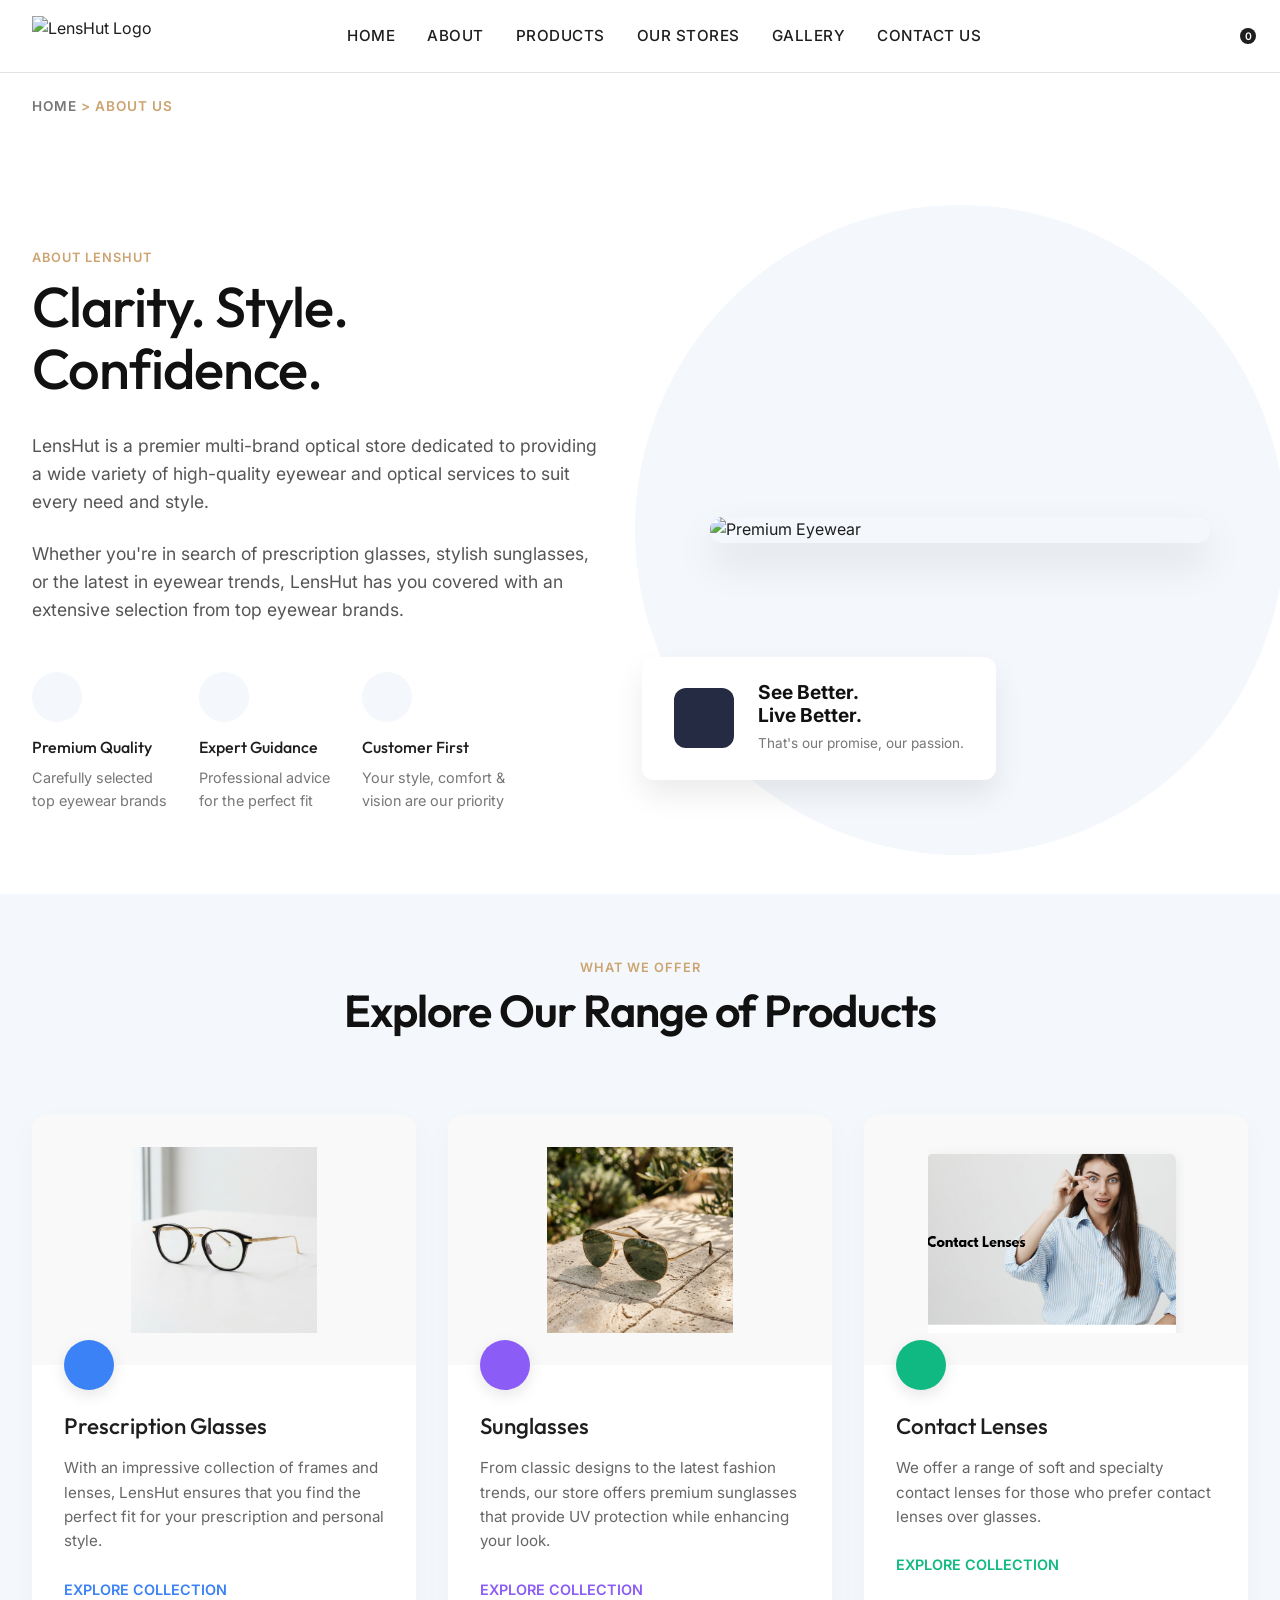
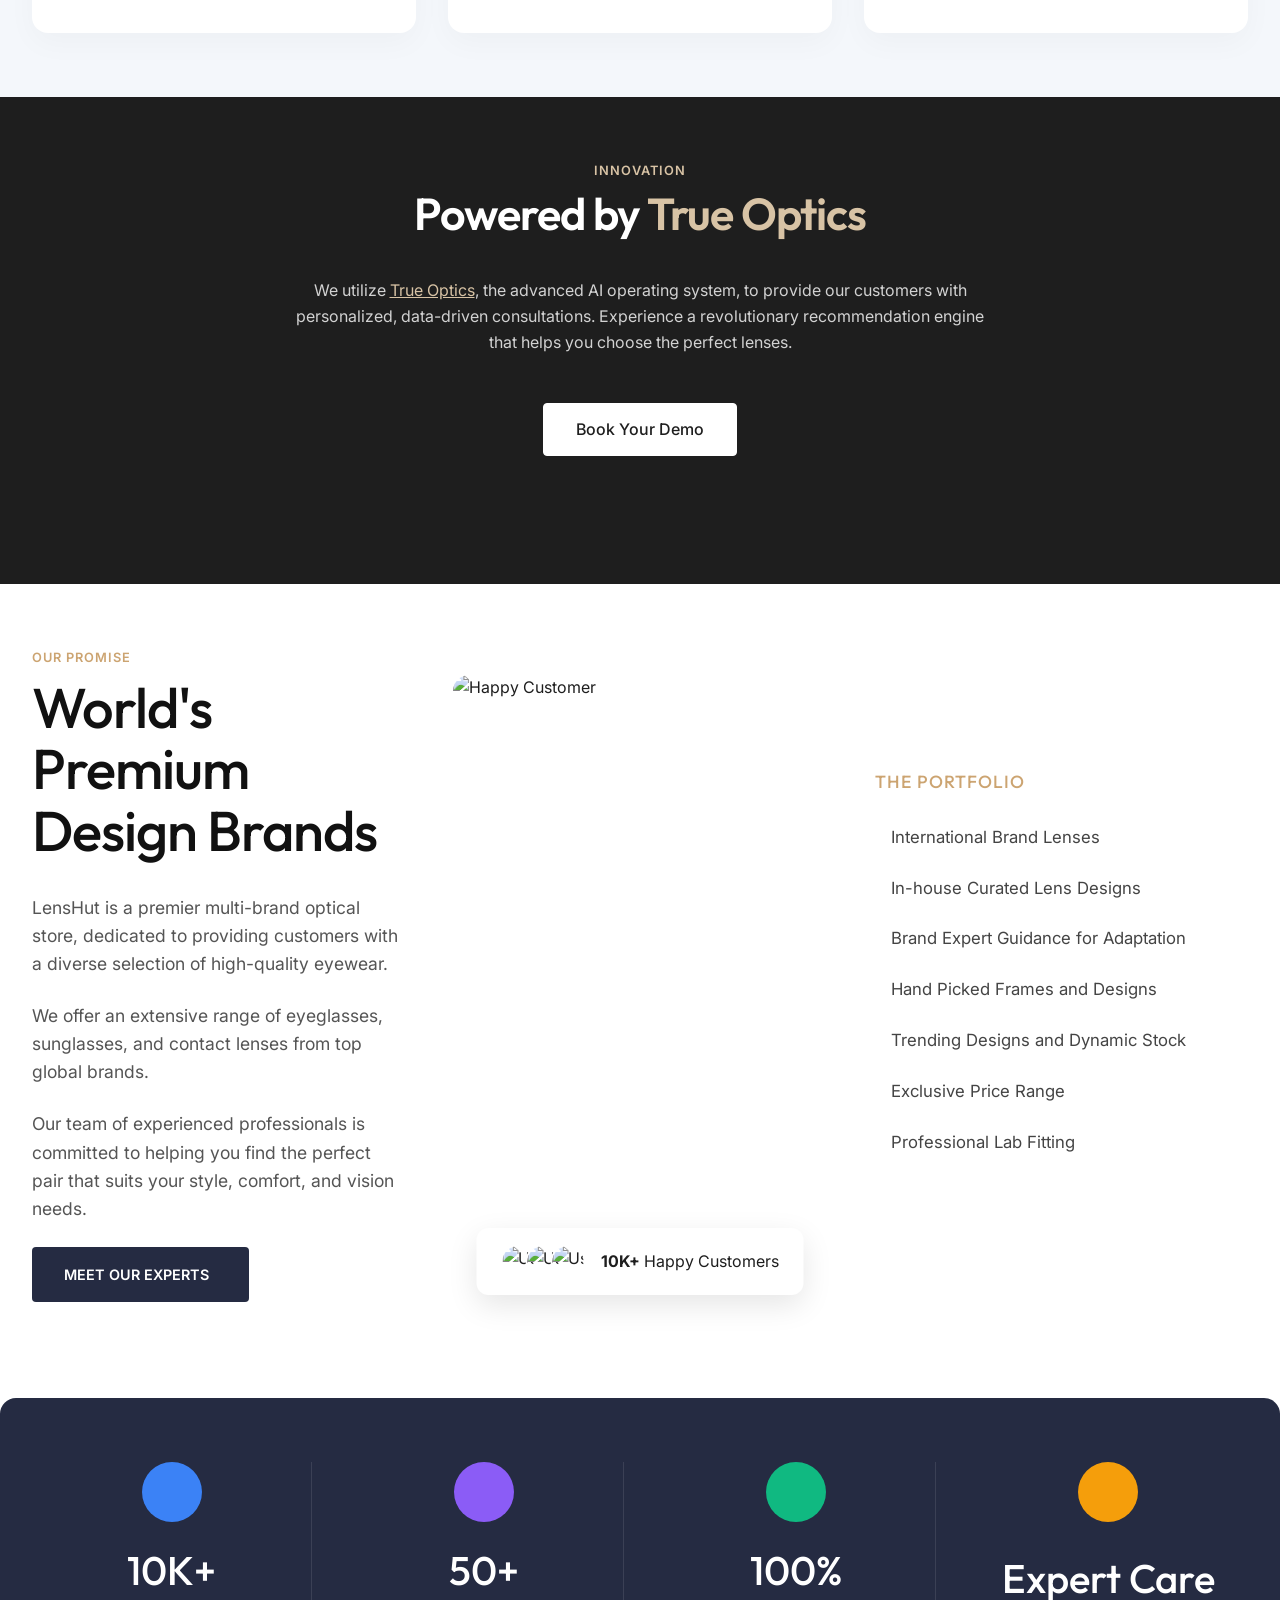
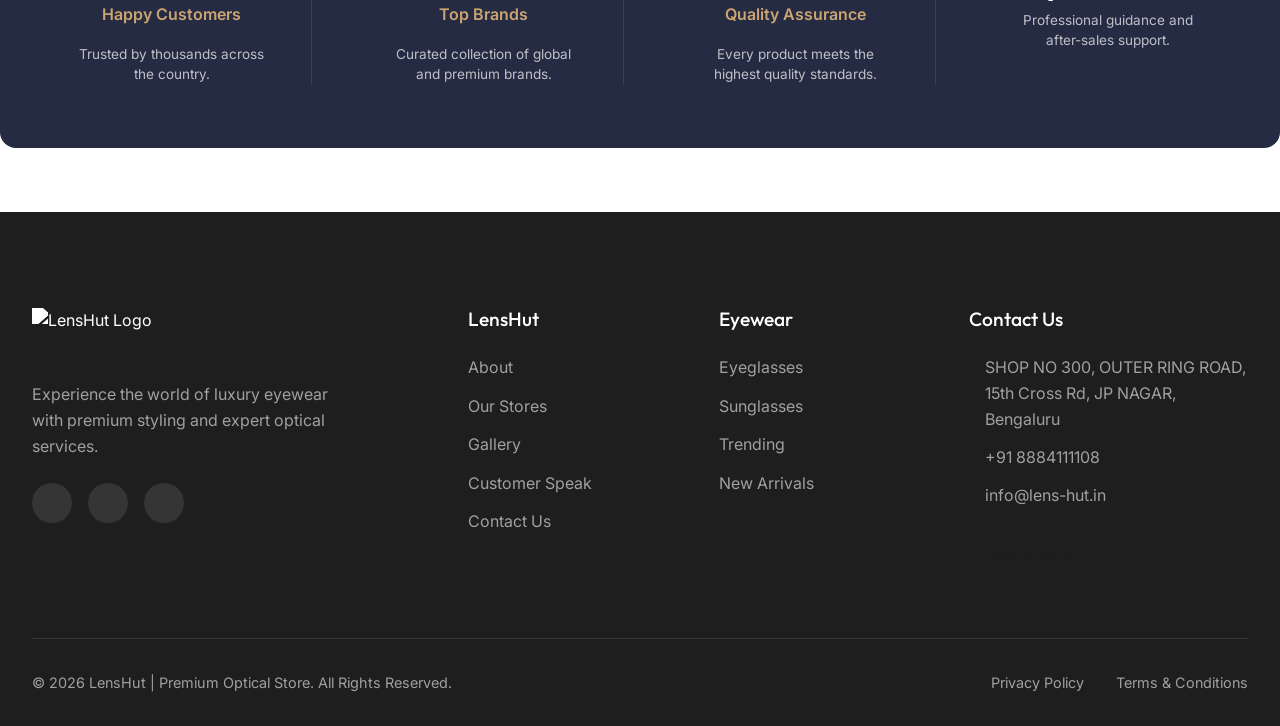
==== commit 00839b75: "Add WhatsApp social icon to footer across all pages" ====
--- a/about.html
+++ b/about.html
@@ -297,6 +297,7 @@
                     <div class="social-links">
                         <a href="#" aria-label="Facebook"><i class="ph ph-facebook-logo"></i></a>
                         <a href="#" aria-label="Instagram"><i class="ph ph-instagram-logo"></i></a>
+                        <a href="https://wa.me/918884111108" target="_blank" rel="noopener" aria-label="WhatsApp"><i class="ph-fill ph-whatsapp-logo"></i></a>
                     </div>
                 </div>
                 
--- a/style.css
+++ b/style.css
@@ -267,9 +267,12 @@
 .nav-list {
     display: flex;
     gap: 2rem;
+    align-items: center;
 }
 
 .nav-list > li > a {
+    display: flex;
+    align-items: center;
     font-size: 0.95rem;
     font-weight: 500;
     text-transform: uppercase;
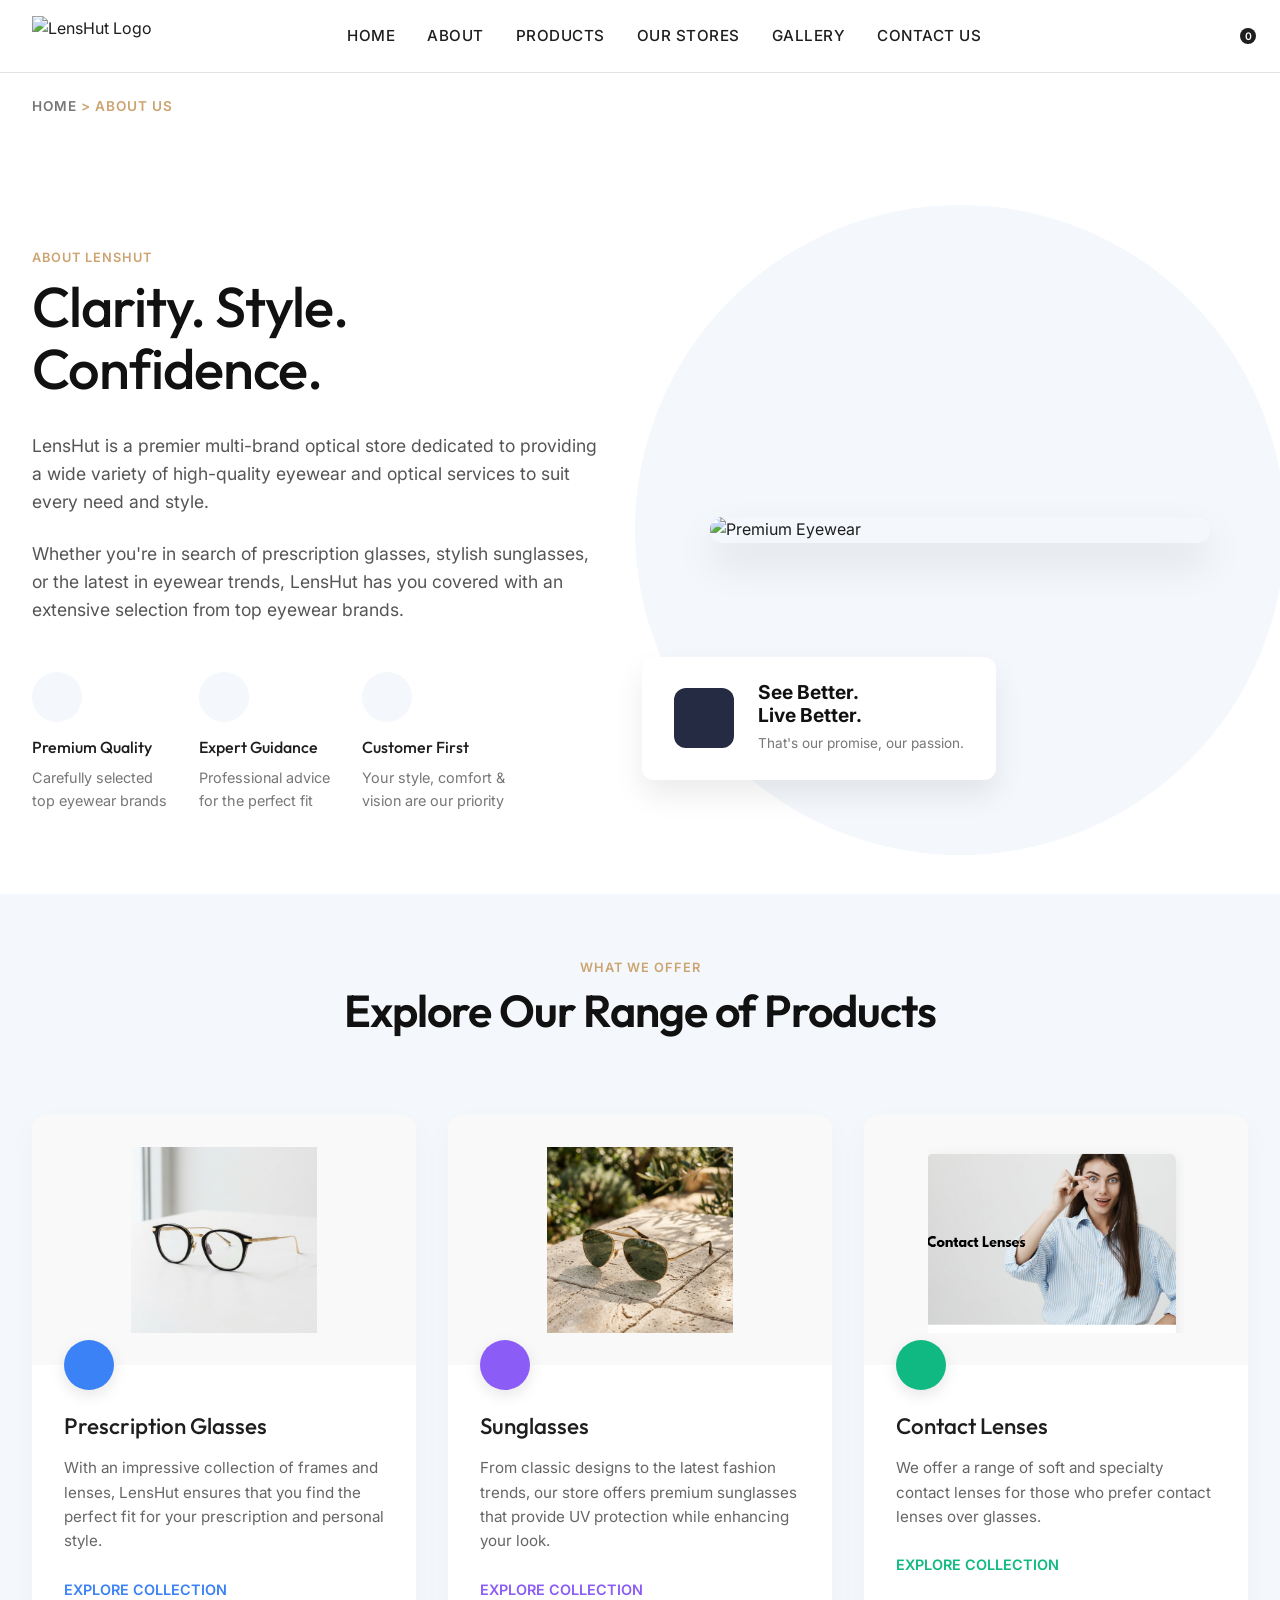
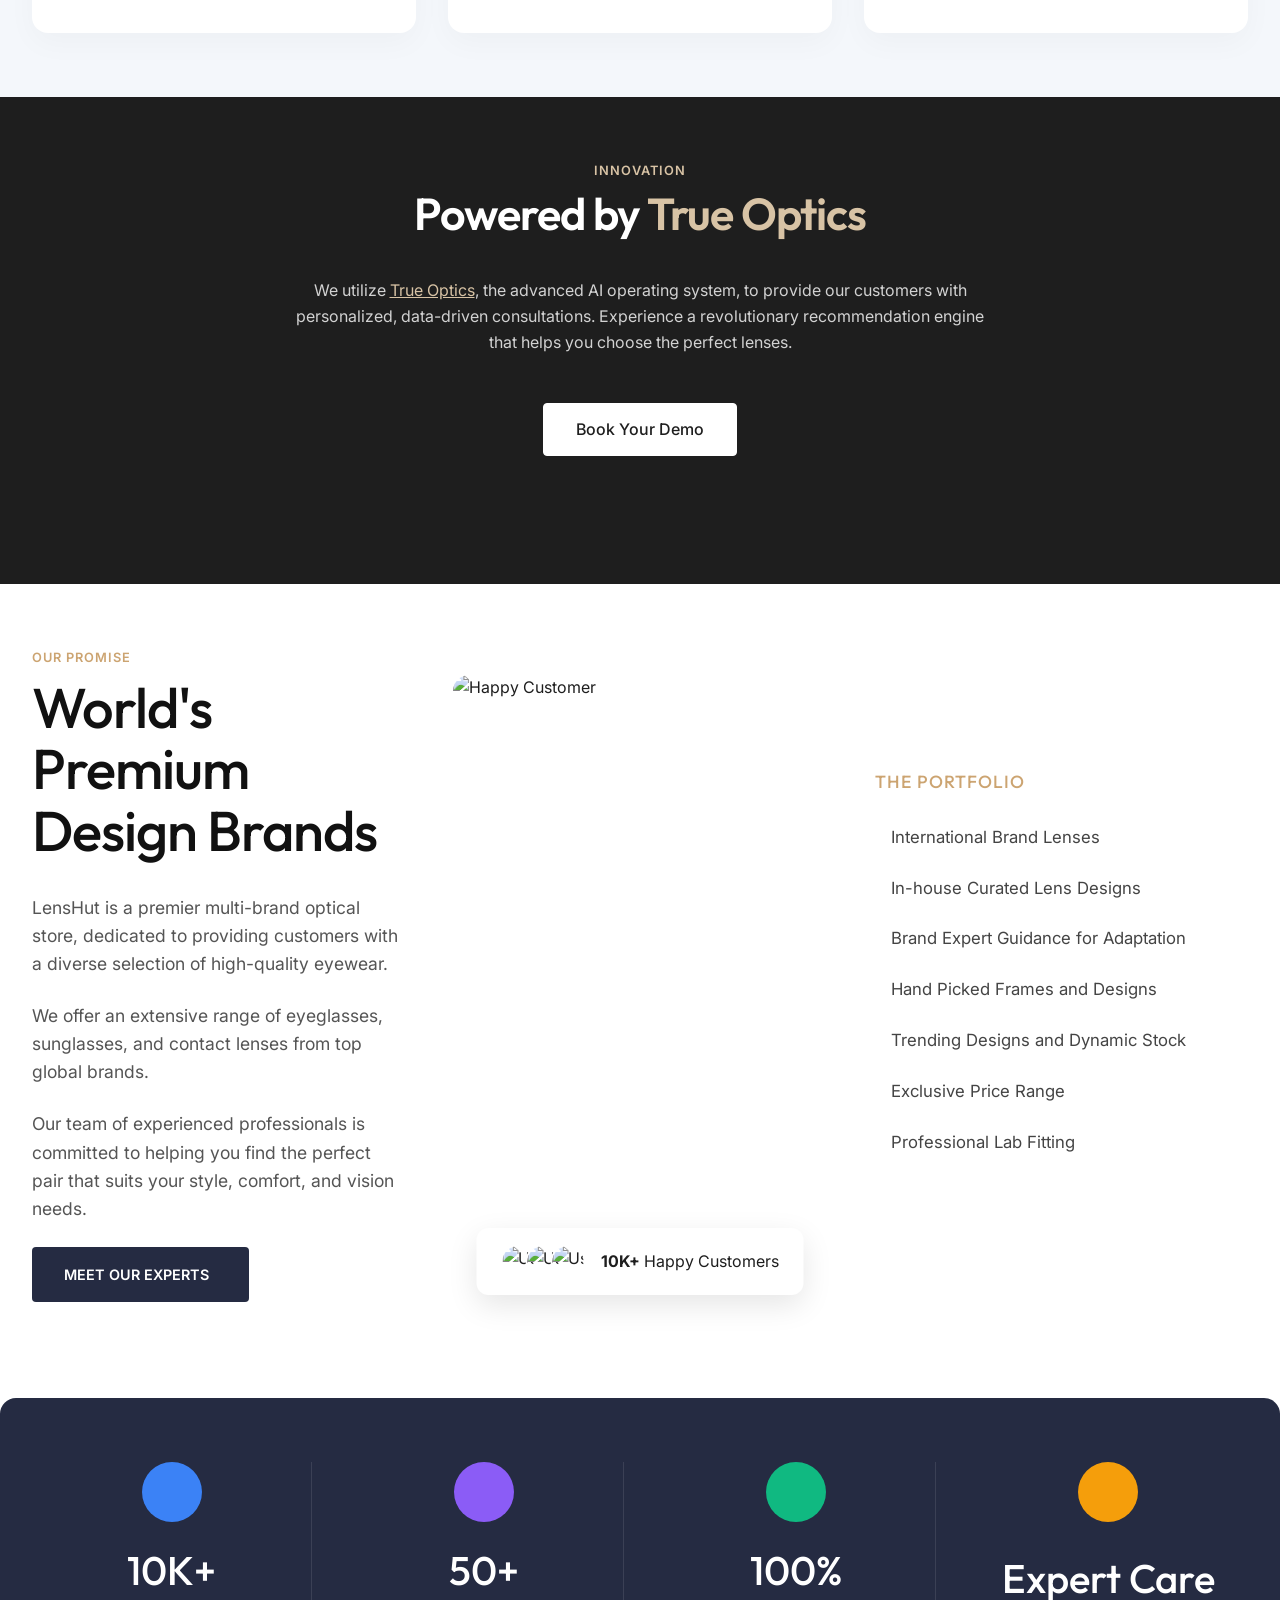
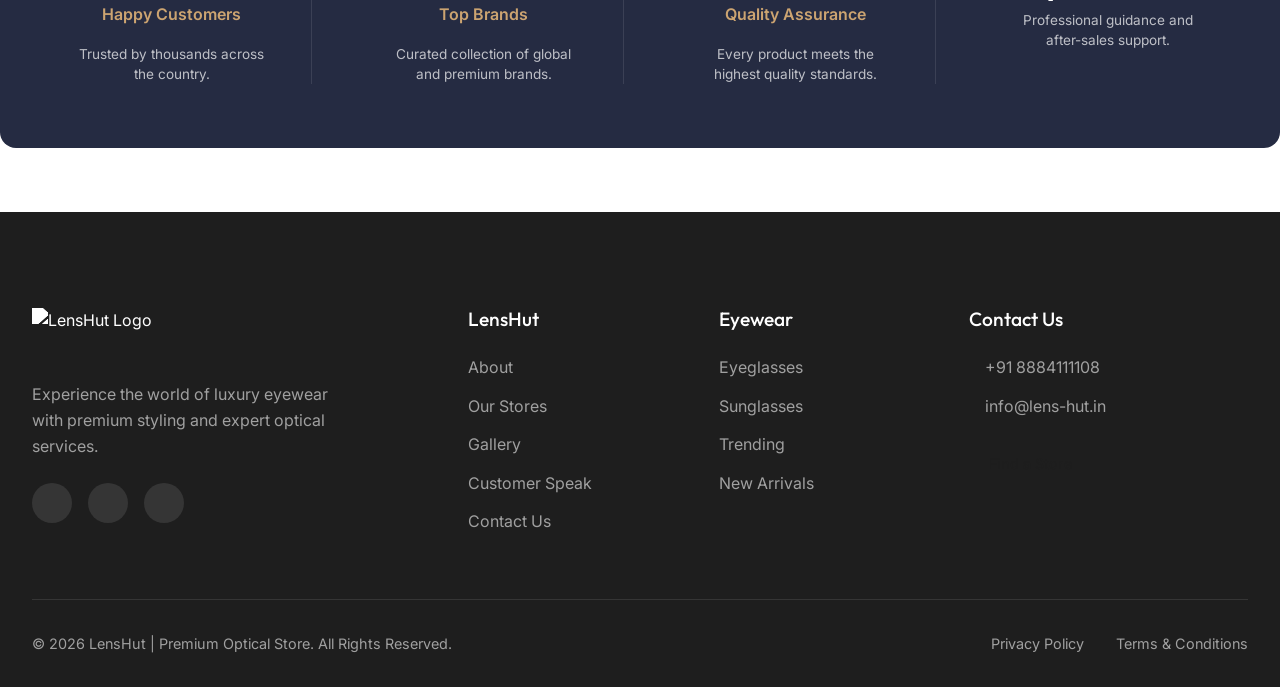
==== commit b808ac96: "Remove shop address from footer on all pages" ====
--- a/about.html
+++ b/about.html
@@ -325,7 +325,6 @@
                 <div class="footer-col contact-col">
                     <h4>Contact Us</h4>
                     <ul class="contact-info">
-                        <li><i class="ph ph-map-pin"></i> <span>SHOP NO 300, OUTER RING ROAD, 15th Cross Rd, JP NAGAR, Bengaluru</span></li>
                         <li><i class="ph ph-phone"></i> <a href="tel:+918884111108">+91 8884111108</a></li>
                         <li><i class="ph ph-envelope"></i> <a href="mailto:info@lens-hut.in">info@lens-hut.in</a></li>
                     </ul>
